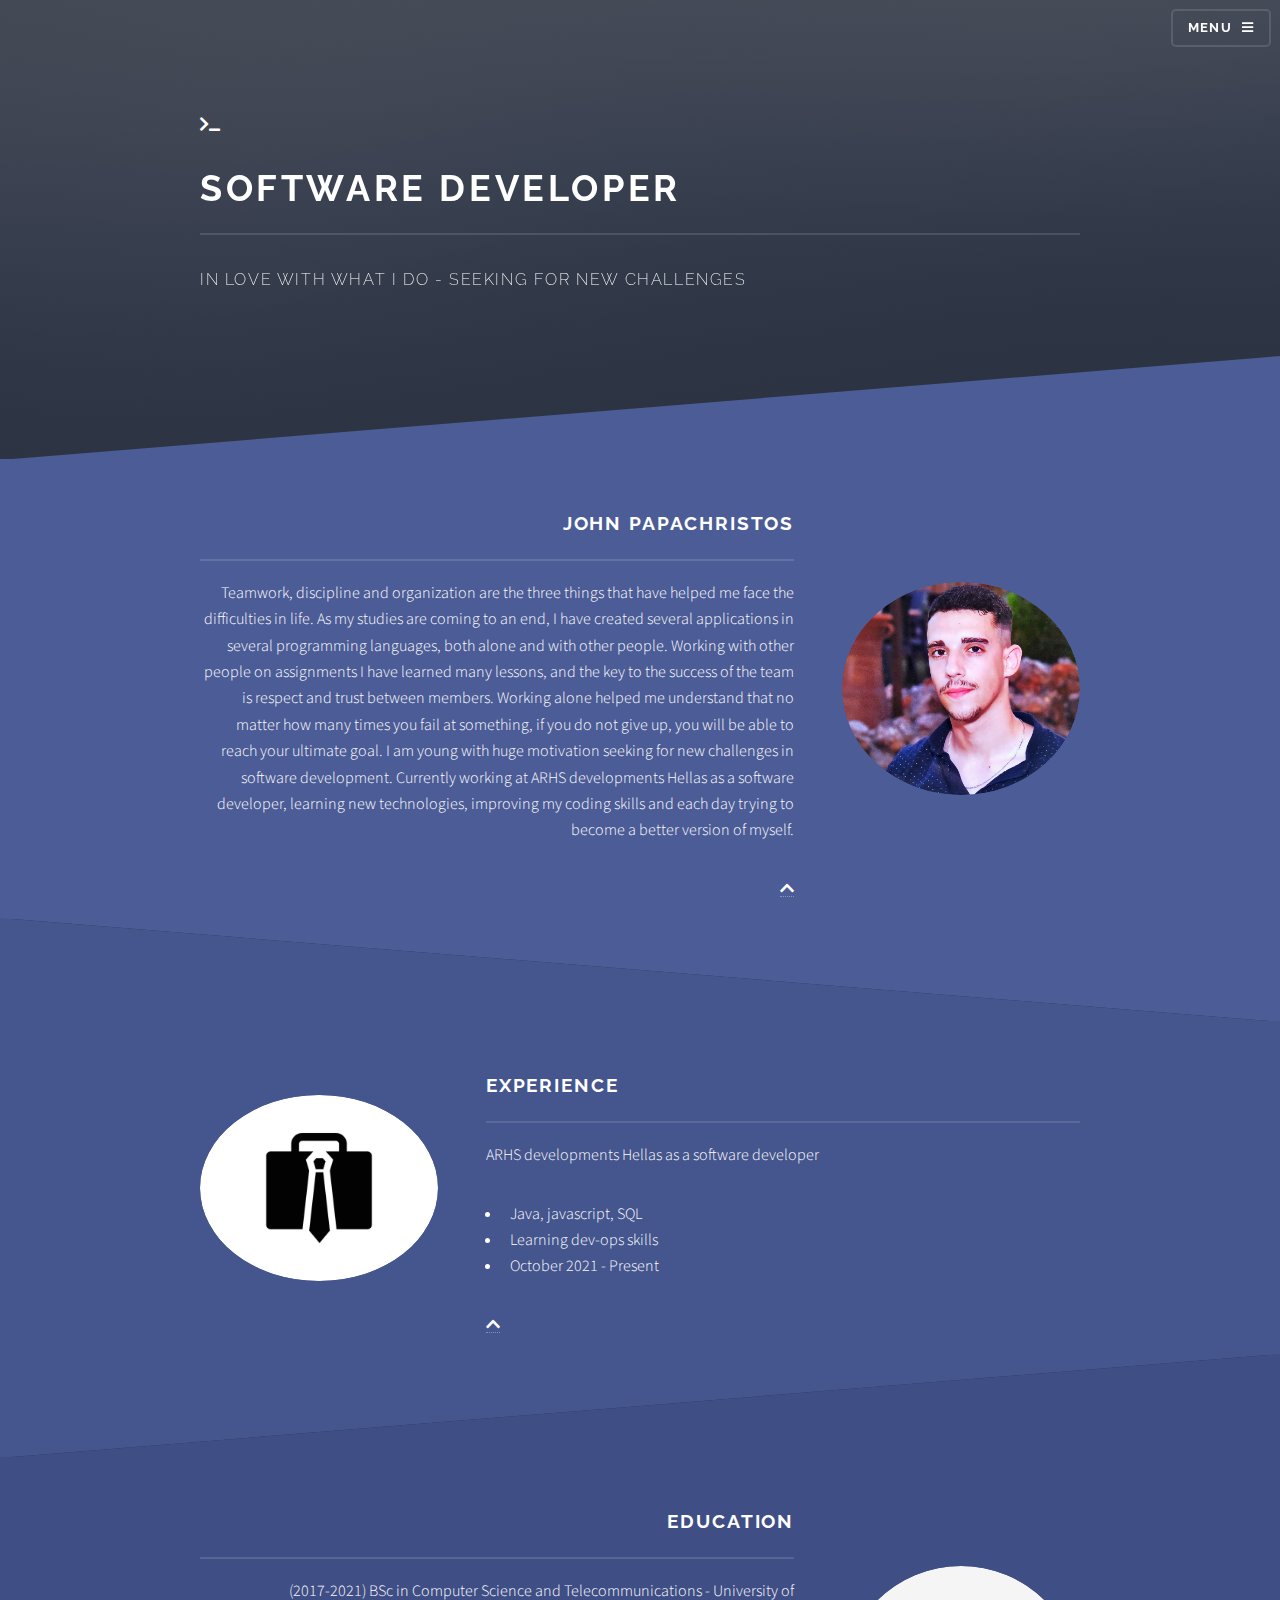
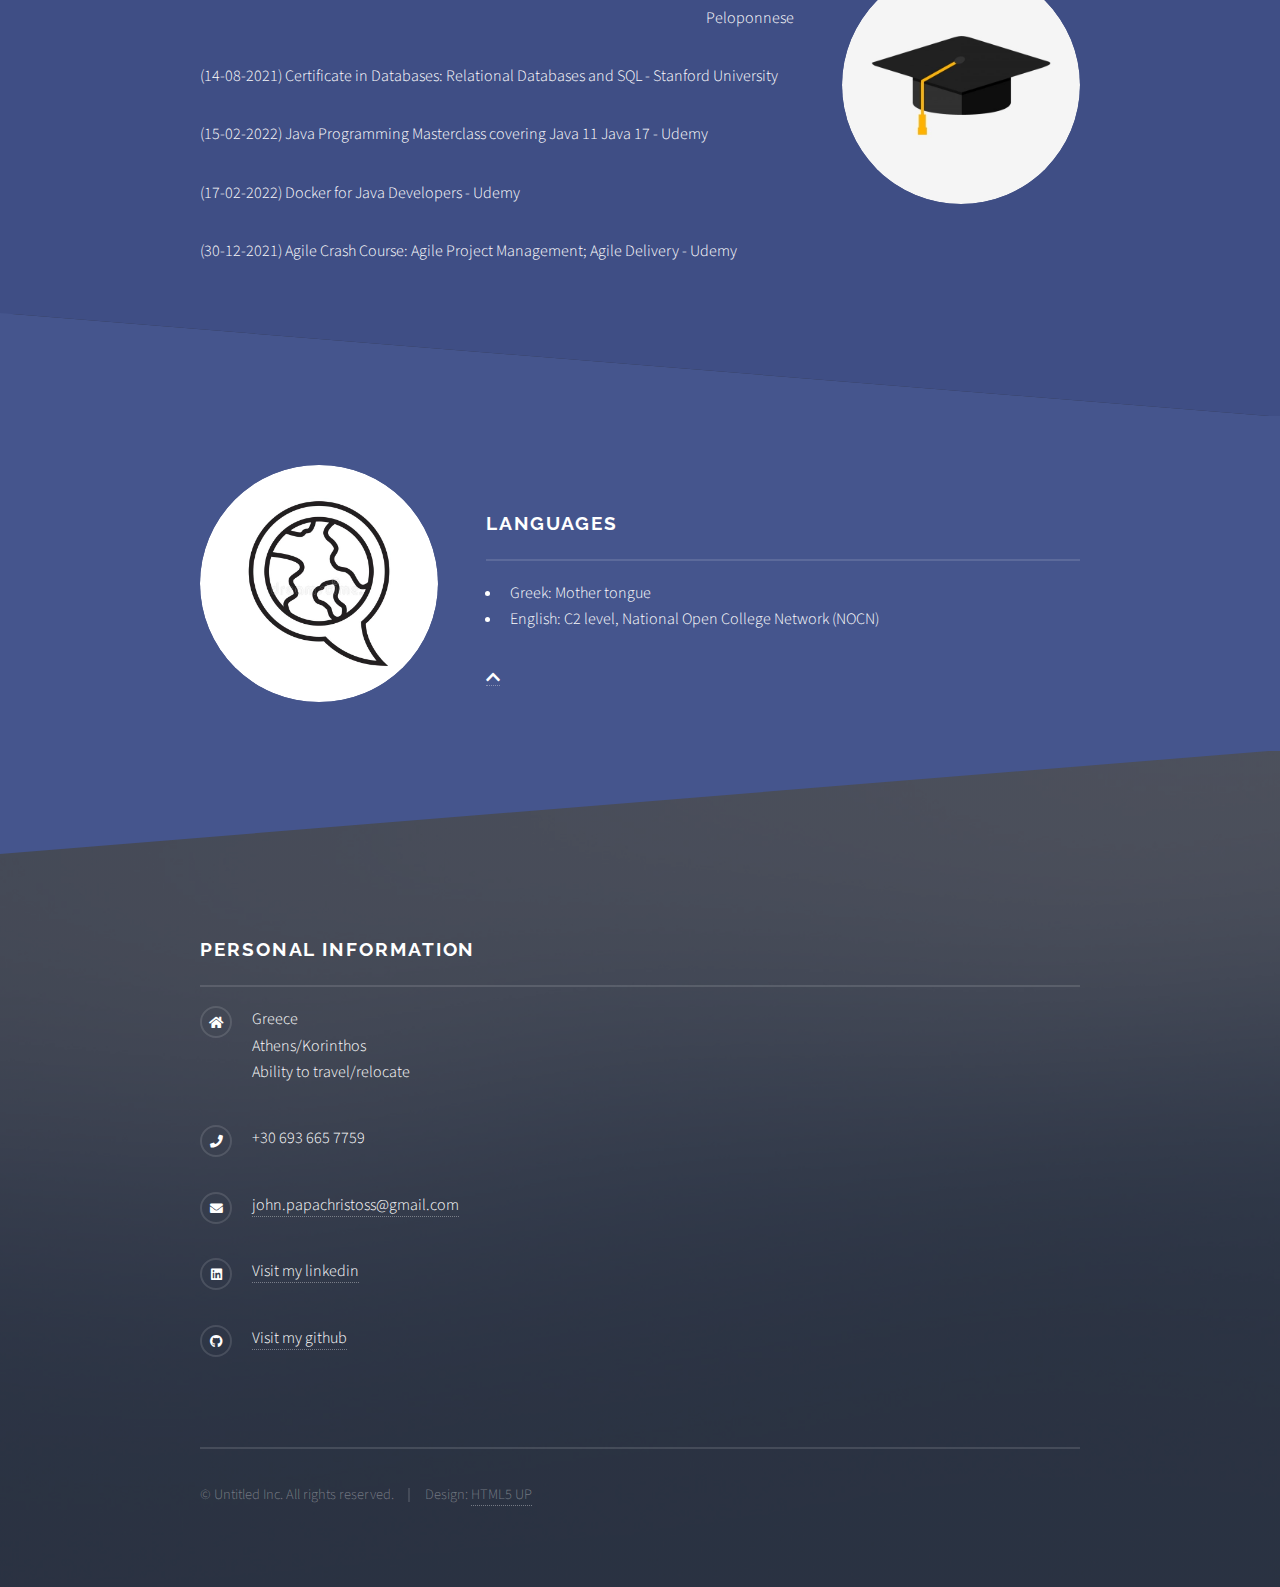
==== index.html @ 93557fea "Add files via upload" ====
<!DOCTYPE HTML>
<!--
	Software developer John Papachristos portfolio
-->
<html>
	<head>
		<link rel="shortcut icon" href="images/Header.png" type="image/png"/>
		<title>John Papachristos</title>
		<meta charset="utf-8" />
		<meta name="viewport" content="width=device-width, initial-scale=1, user-scalable=no" />
		<link rel="stylesheet" href="assets/css/main.css" />
		<noscript><link rel="stylesheet" href="assets/css/noscript.css" /></noscript>
	</head>
	<body class="is-preload">

		<!-- Page Wrapper -->
			<div id="page-wrapper">

				<!-- Header -->
					<header id="header" class="alt">
						<h1><a href="index.html">Personal portfolio</a></h1>
						<nav>
							<a href="#menu">Menu</a>
						</nav>
					</header>

				<!-- Menu -->
					<nav id="menu">
						<div class="inner">
							<h2>Menu</h2>
							<ul class="links">
								<li><a href="index.html">Home</a></li>
								<li><a href="#one">About me</a></li>
								<li><a href="#two">Work Experience</a></li>
								<li><a href="#three">Education</a></li>
								<li><a href="#four">Languages</a></li>
								<li><a href="#footer">Personal Information</a></li>
							</ul>
							<a href="#" class="close">Close</a>
						</div>
					</nav>

				<!-- Banner -->
					<section id="banner">
						<div class="inner">
							<div class="logo"><span class="fa fa-terminal"></span></div>
							<h2>SOFTWARE DEVELOPER</h2>
							<p>IN LOVE WITH WHAT I DO - SEEKING FOR NEW CHALLENGES</p>
						</div>
					</section>

				<!-- Wrapper -->
					<section id="wrapper">

						<!-- One -->
							<section id="one" class="wrapper spotlight style1">
								<div class="inner">
									<a href="#" class="image"><img src="images/pic01.jpg" alt="" /></a>
									<div class="content">
										<h2 class="major">John Papachristos</h2>
										<p>Teamwork, discipline and organization are the three things that have helped me face the difficulties in life. As my studies are coming to an end, I have created several applications in several programming languages, both alone and with other people. Working with other people on assignments I have learned many lessons, and the key to the success of the team is respect and trust between members. Working alone helped me understand that no matter how many times you fail at something, if you do not give up, you will be able to reach your ultimate goal. I am young with huge motivation seeking for new challenges in software development. Currently working at ARHS developments Hellas as a software developer, learning new technologies, improving my coding skills and each day trying to become a better version of myself.</p>
										<a href="#" class="fas fa-chevron-up"></a>
									</div>
								</div>
							</section>

						<!-- Two -->
							<section id="two" class="wrapper alt spotlight style2">
								<div class="inner">
									<a href="#" class="image"><img src="images/pic02.jpg" alt="" /></a>
									<div class="content">
										<h2 class="major">Experience</h2>
										<p>ARHS developments Hellas as a software developer</p>
										<ul>
											<li>Java, javascript, SQL</li>
											<li>Learning dev-ops skills</li>
											<li>October 2021 - Present</li>
										</ul>
										<a href="#" class="fas fa-chevron-up"></a>
									</div>
								</div>
							</section>

						<!-- Three -->
							<section id="three" class="wrapper spotlight style3">
								<div class="inner">
									<a href="#" class="image"><img src="images/pic03.jpg" alt="" /></a>
									<div class="content">
										<h2 class="major">Education</h2>
										<p style="float:left">(2017-2021) BSc in Computer Science and Telecommunications - University of Peloponnese</p>
										<p style="float:left">(14-08-2021) Certificate in Databases: Relational Databases and SQL - Stanford University</p>
										<p style="float:left">(15-02-2022) Java Programming Masterclass covering Java 11 Java 17 - Udemy</p>
										<p style="float:left">(17-02-2022) Docker for Java Developers - Udemy</p>
										<p style="float:left">(30-12-2021) Agile Crash Course: Agile Project Management; Agile Delivery - Udemy</p>
									</div>
								</div>
							</section>

						<!-- Four -->
						<section id="four" class="wrapper alt spotlight style2">
							<div class="inner">
								<a href="#" class="image"><img src="images/pic04.jpg" alt="" /></a>
								<div class="content">
									<h2 class="major">Languages</h2>
									<ul>
										<li>Greek: Mother tongue</li>
										<li>English: C2 level, National Open College Network (NOCN)</li>
									</ul>
									<a href="#" class="fas fa-chevron-up"></a>
								</div>
							</div>
						</section>

					</section>

				<!-- Footer -->
					<section id="footer">
						<div class="inner">
							<h2 class="major">Personal information</h2>
							<ul class="contact">
								<li class="icon solid fa-home">
									Greece<br />
									Athens/Korinthos<br />
									Ability to travel/relocate
								</li>
								<li class="icon solid fa-phone">+30 693 665 7759</li>
								<li class="icon solid fa-envelope"><a href="#">john.papachristoss@gmail.com</a></li>
								<li class="icon brands fa-linkedin"><a href="https://gr.linkedin.com/in/john-papachristos-a7b620218">Visit my linkedin</a></li>
								<li class="icon brands fa-github"><a href="https://github.com/JohnPapachristos">Visit my github</a></li>
							</ul>
							<ul class="copyright">
								<li>&copy; Untitled Inc. All rights reserved.</li><li>Design: <a href="http://html5up.net">HTML5 UP</a></li>
							</ul>
						</div>
					</section>

			</div>

		<!-- Scripts -->
			<script src="assets/js/jquery.min.js"></script>
			<script src="assets/js/jquery.scrollex.min.js"></script>
			<script src="assets/js/browser.min.js"></script>
			<script src="assets/js/breakpoints.min.js"></script>
			<script src="assets/js/util.js"></script>
			<script src="assets/js/main.js"></script>

	</body>
</html>
---- assets/css/main.css ----
@import url(fontawesome-all.min.css);
@import url("https://fonts.googleapis.com/css?family=Raleway:200,700|Source+Sans+Pro:300,600,300italic,600italic");

/*
	Solid State by HTML5 UP
	html5up.net | @ajlkn
	Free for personal and commercial use under the CCA 3.0 license (html5up.net/license)
*/

html, body, div, span, applet, object,
iframe, h1, h2, h3, h4, h5, h6, p, blockquote,
pre, a, abbr, acronym, address, big, cite,
code, del, dfn, em, img, ins, kbd, q, s, samp,
small, strike, strong, sub, sup, tt, var, b,
u, i, center, dl, dt, dd, ol, ul, li, fieldset,
form, label, legend, table, caption, tbody,
tfoot, thead, tr, th, td, article, aside,
canvas, details, embed, figure, figcaption,
footer, header, hgroup, menu, nav, output, ruby,
section, summary, time, mark, audio, video {
	margin: 0;
	padding: 0;
	border: 0;
	font-size: 100%;
	font: inherit;
	vertical-align: baseline;}

article, aside, details, figcaption, figure,
footer, header, hgroup, menu, nav, section {
	display: block;}

body {
	line-height: 1;
}

ol, ul {
	list-style: none;
}

blockquote, q {
	quotes: none;
}

	blockquote:before, blockquote:after, q:before, q:after {
		content: '';
		content: none;
	}

table {
	border-collapse: collapse;
	border-spacing: 0;
}

body {
	-webkit-text-size-adjust: none;
}

mark {
	background-color: transparent;
	color: inherit;
}

input::-moz-focus-inner {
	border: 0;
	padding: 0;
}

input, select, textarea {
	-moz-appearance: none;
	-webkit-appearance: none;
	-ms-appearance: none;
	appearance: none;
}

/* Basic */

	@-ms-viewport {
		width: device-width;
	}

	body {
		-ms-overflow-style: scrollbar;
	}

	@media screen and (max-width: 480px) {

		html, body {
			min-width: 320px;
		}

	}

	html {
		box-sizing: border-box;
	}

	*, *:before, *:after {
		box-sizing: inherit;
	}

	body {
		background-color: #2e3141;
		background-image: linear-gradient(to top, rgba(46, 49, 65, 0.8), rgba(46, 49, 65, 0.8)), url("../../images/bg.jpg");
		background-size: auto, cover;
		background-attachment: fixed, fixed;
		background-position: center, center;
	}

		body.is-preload *, body.is-preload *:before, body.is-preload *:after {
			-moz-animation: none !important;
			-webkit-animation: none !important;
			-ms-animation: none !important;
			animation: none !important;
			-moz-transition: none !important;
			-webkit-transition: none !important;
			-ms-transition: none !important;
			transition: none !important;
		}

/* Type */

	body, input, select, textarea {
		color: #ffffff;
		font-family: "Source Sans Pro", Helvetica, sans-serif;
		font-size: 16.5pt;
		font-weight: 300;
		line-height: 1.65;
	}

		@media screen and (max-width: 1680px) {

			body, input, select, textarea {
				font-size: 13pt;
			}

		}

		@media screen and (max-width: 1280px) {

			body, input, select, textarea {
				font-size: 12pt;
			}

		}

		@media screen and (max-width: 980px) {

			body, input, select, textarea {
				font-size: 12pt;
			}

		}

		@media screen and (max-width: 736px) {

			body, input, select, textarea {
				font-size: 12pt;
			}

		}

		@media screen and (max-width: 480px) {

			body, input, select, textarea {
				font-size: 12pt;
			}

		}

	a {
		-moz-transition: color 0.2s ease-in-out, border-bottom-color 0.2s ease-in-out;
		-webkit-transition: color 0.2s ease-in-out, border-bottom-color 0.2s ease-in-out;
		-ms-transition: color 0.2s ease-in-out, border-bottom-color 0.2s ease-in-out;
		transition: color 0.2s ease-in-out, border-bottom-color 0.2s ease-in-out;
		border-bottom: dotted 1px rgba(255, 255, 255, 0.35);
		color: #ffffff;
		text-decoration: none;
	}

		a:hover {
			border-bottom-color: transparent;
			color: #ffffff !important;
		}

		a.special:not(.button) {
			text-decoration: none;
			border-bottom: 0;
			display: block;
			font-family: Raleway, Helvetica, sans-serif;
			font-size: 0.8em;
			font-weight: 700;
			letter-spacing: 0.1em;
			margin: 0 0 2em 0;
			text-transform: uppercase;
		}

			a.special:not(.button):before {
				-moz-osx-font-smoothing: grayscale;
				-webkit-font-smoothing: antialiased;
				display: inline-block;
				font-style: normal;
				font-variant: normal;
				text-rendering: auto;
				line-height: 1;
				text-transform: none !important;
				font-family: 'Font Awesome 5 Free';
				font-weight: 900;
			}

			a.special:not(.button):before {
				-moz-transition: background-color 0.2s ease-in-out;
				-webkit-transition: background-color 0.2s ease-in-out;
				-ms-transition: background-color 0.2s ease-in-out;
				transition: background-color 0.2s ease-in-out;
				border-radius: 100%;
				border: solid 2px rgba(255, 255, 255, 0.125);
				content: '\f105';
				display: inline-block;
				font-size: 1.25em;
				height: 2em;
				line-height: 1.75em;
				margin-right: 0.85em;
				text-align: center;
				text-indent: 0.15em;
				vertical-align: middle;
				width: 2em;
			}

			a.special:not(.button):hover:before {
				background-color: rgba(255, 255, 255, 0.025);
			}

			a.special:not(.button):active:before {
				background-color: rgba(255, 255, 255, 0.075);
			}

	strong, b {
		color: #ffffff;
		font-weight: 600;
	}

	em, i {
		font-style: italic;
	}

	p {
		margin: 0 0 2em 0;
	}

	h1, h2, h3, h4, h5, h6 {
		color: #ffffff;
		font-family: Raleway, Helvetica, sans-serif;
		font-weight: 700;
		letter-spacing: 0.1em;
		margin: 0 0 1em 0;
		text-transform: uppercase;
	}

		h1 a, h2 a, h3 a, h4 a, h5 a, h6 a {
			color: inherit;
			text-decoration: none;
			border-bottom: 0;
		}

		h1 span, h2 span, h3 span, h4 span, h5 span, h6 span {
			font-weight: 200;
		}

		h1.major, h2.major, h3.major, h4.major, h5.major, h6.major {
			padding-bottom: 1em;
			border-bottom: solid 2px rgba(255, 255, 255, 0.125);
		}

	h2 {
		font-size: 1.2em;
	}

	h3 {
		font-size: 0.9em;
	}

	h4 {
		font-size: 0.7em;
	}

	h5 {
		font-size: 0.7em;
	}

	h6 {
		font-size: 0.7em;
	}

	@media screen and (max-width: 736px) {

		h2 {
			font-size: 1em;
		}

		h3 {
			font-size: 0.8em;
		}

	}

	sub {
		font-size: 0.8em;
		position: relative;
		top: 0.5em;
	}

	sup {
		font-size: 0.8em;
		position: relative;
		top: -0.5em;
	}

	blockquote {
		border-left: solid 4px rgba(255, 255, 255, 0.125);
		font-style: italic;
		margin: 0 0 2em 0;
		padding: 0.5em 0 0.5em 2em;
	}

	code {
		background: rgba(255, 255, 255, 0.025);
		border-radius: 5px;
		border: solid 2px rgba(255, 255, 255, 0.125);
		font-family: "Courier New", monospace;
		font-size: 0.9em;
		margin: 0 0.25em;
		padding: 0.25em 0.65em;
	}

	pre {
		-webkit-overflow-scrolling: touch;
		font-family: "Courier New", monospace;
		font-size: 0.9em;
		margin: 0 0 2em 0;
	}

		pre code {
			display: block;
			line-height: 1.75em;
			padding: 1em 1.5em;
			overflow-x: auto;
		}

	hr {
		border: 0;
		border-bottom: solid 2px rgba(255, 255, 255, 0.125);
		margin: 2.5em 0;
	}

		hr.major {
			margin: 4em 0;
		}

	.align-left {
		text-align: left;
	}

	.align-center {
		text-align: center;
	}

	.align-right {
		text-align: right;
	}

/* Row */

	.row {
		display: flex;
		flex-wrap: wrap;
		box-sizing: border-box;
		align-items: stretch;
	}

		.row > * {
			box-sizing: border-box;
		}

		.row.gtr-uniform > * > :last-child {
			margin-bottom: 0;
		}

		.row.aln-left {
			justify-content: flex-start;
		}

		.row.aln-center {
			justify-content: center;
		}

		.row.aln-right {
			justify-content: flex-end;
		}

		.row.aln-top {
			align-items: flex-start;
		}

		.row.aln-middle {
			align-items: center;
		}

		.row.aln-bottom {
			align-items: flex-end;
		}

		.row > .imp {
			order: -1;
		}

		.row > .col-1 {
			width: 8.33333%;
		}

		.row > .off-1 {
			margin-left: 8.33333%;
		}

		.row > .col-2 {
			width: 16.66667%;
		}

		.row > .off-2 {
			margin-left: 16.66667%;
		}

		.row > .col-3 {
			width: 25%;
		}

		.row > .off-3 {
			margin-left: 25%;
		}

		.row > .col-4 {
			width: 33.33333%;
		}

		.row > .off-4 {
			margin-left: 33.33333%;
		}

		.row > .col-5 {
			width: 41.66667%;
		}

		.row > .off-5 {
			margin-left: 41.66667%;
		}

		.row > .col-6 {
			width: 50%;
		}

		.row > .off-6 {
			margin-left: 50%;
		}

		.row > .col-7 {
			width: 58.33333%;
		}

		.row > .off-7 {
			margin-left: 58.33333%;
		}

		.row > .col-8 {
			width: 66.66667%;
		}

		.row > .off-8 {
			margin-left: 66.66667%;
		}

		.row > .col-9 {
			width: 75%;
		}

		.row > .off-9 {
			margin-left: 75%;
		}

		.row > .col-10 {
			width: 83.33333%;
		}

		.row > .off-10 {
			margin-left: 83.33333%;
		}

		.row > .col-11 {
			width: 91.66667%;
		}

		.row > .off-11 {
			margin-left: 91.66667%;
		}

		.row > .col-12 {
			width: 100%;
		}

		.row > .off-12 {
			margin-left: 100%;
		}

		.row.gtr-0 {
			margin-top: 0;
			margin-left: 0em;
		}

			.row.gtr-0 > * {
				padding: 0 0 0 0em;
			}

			.row.gtr-0.gtr-uniform {
				margin-top: 0em;
			}

				.row.gtr-0.gtr-uniform > * {
					padding-top: 0em;
				}

		.row.gtr-25 {
			margin-top: 0;
			margin-left: -0.4375em;
		}

			.row.gtr-25 > * {
				padding: 0 0 0 0.4375em;
			}

			.row.gtr-25.gtr-uniform {
				margin-top: -0.4375em;
			}

				.row.gtr-25.gtr-uniform > * {
					padding-top: 0.4375em;
				}

		.row.gtr-50 {
			margin-top: 0;
			margin-left: -0.875em;
		}

			.row.gtr-50 > * {
				padding: 0 0 0 0.875em;
			}

			.row.gtr-50.gtr-uniform {
				margin-top: -0.875em;
			}

				.row.gtr-50.gtr-uniform > * {
					padding-top: 0.875em;
				}

		.row {
			margin-top: 0;
			margin-left: -1.75em;
		}

			.row > * {
				padding: 0 0 0 1.75em;
			}

			.row.gtr-uniform {
				margin-top: -1.75em;
			}

				.row.gtr-uniform > * {
					padding-top: 1.75em;
				}

		.row.gtr-150 {
			margin-top: 0;
			margin-left: -2.625em;
		}

			.row.gtr-150 > * {
				padding: 0 0 0 2.625em;
			}

			.row.gtr-150.gtr-uniform {
				margin-top: -2.625em;
			}

				.row.gtr-150.gtr-uniform > * {
					padding-top: 2.625em;
				}

		.row.gtr-200 {
			margin-top: 0;
			margin-left: -3.5em;
		}

			.row.gtr-200 > * {
				padding: 0 0 0 3.5em;
			}

			.row.gtr-200.gtr-uniform {
				margin-top: -3.5em;
			}

				.row.gtr-200.gtr-uniform > * {
					padding-top: 3.5em;
				}

		@media screen and (max-width: 1680px) {

			.row {
				display: flex;
				flex-wrap: wrap;
				box-sizing: border-box;
				align-items: stretch;
			}

				.row > * {
					box-sizing: border-box;
				}

				.row.gtr-uniform > * > :last-child {
					margin-bottom: 0;
				}

				.row.aln-left {
					justify-content: flex-start;
				}

				.row.aln-center {
					justify-content: center;
				}

				.row.aln-right {
					justify-content: flex-end;
				}

				.row.aln-top {
					align-items: flex-start;
				}

				.row.aln-middle {
					align-items: center;
				}

				.row.aln-bottom {
					align-items: flex-end;
				}

				.row > .imp-xlarge {
					order: -1;
				}

				.row > .col-1-xlarge {
					width: 8.33333%;
				}

				.row > .off-1-xlarge {
					margin-left: 8.33333%;
				}

				.row > .col-2-xlarge {
					width: 16.66667%;
				}

				.row > .off-2-xlarge {
					margin-left: 16.66667%;
				}

				.row > .col-3-xlarge {
					width: 25%;
				}

				.row > .off-3-xlarge {
					margin-left: 25%;
				}

				.row > .col-4-xlarge {
					width: 33.33333%;
				}

				.row > .off-4-xlarge {
					margin-left: 33.33333%;
				}

				.row > .col-5-xlarge {
					width: 41.66667%;
				}

				.row > .off-5-xlarge {
					margin-left: 41.66667%;
				}

				.row > .col-6-xlarge {
					width: 50%;
				}

				.row > .off-6-xlarge {
					margin-left: 50%;
				}

				.row > .col-7-xlarge {
					width: 58.33333%;
				}

				.row > .off-7-xlarge {
					margin-left: 58.33333%;
				}

				.row > .col-8-xlarge {
					width: 66.66667%;
				}

				.row > .off-8-xlarge {
					margin-left: 66.66667%;
				}

				.row > .col-9-xlarge {
					width: 75%;
				}

				.row > .off-9-xlarge {
					margin-left: 75%;
				}

				.row > .col-10-xlarge {
					width: 83.33333%;
				}

				.row > .off-10-xlarge {
					margin-left: 83.33333%;
				}

				.row > .col-11-xlarge {
					width: 91.66667%;
				}

				.row > .off-11-xlarge {
					margin-left: 91.66667%;
				}

				.row > .col-12-xlarge {
					width: 100%;
				}

				.row > .off-12-xlarge {
					margin-left: 100%;
				}

				.row.gtr-0 {
					margin-top: 0;
					margin-left: 0em;
				}

					.row.gtr-0 > * {
						padding: 0 0 0 0em;
					}

					.row.gtr-0.gtr-uniform {
						margin-top: 0em;
					}

						.row.gtr-0.gtr-uniform > * {
							padding-top: 0em;
						}

				.row.gtr-25 {
					margin-top: 0;
					margin-left: -0.4375em;
				}

					.row.gtr-25 > * {
						padding: 0 0 0 0.4375em;
					}

					.row.gtr-25.gtr-uniform {
						margin-top: -0.4375em;
					}

						.row.gtr-25.gtr-uniform > * {
							padding-top: 0.4375em;
						}

				.row.gtr-50 {
					margin-top: 0;
					margin-left: -0.875em;
				}

					.row.gtr-50 > * {
						padding: 0 0 0 0.875em;
					}

					.row.gtr-50.gtr-uniform {
						margin-top: -0.875em;
					}

						.row.gtr-50.gtr-uniform > * {
							padding-top: 0.875em;
						}

				.row {
					margin-top: 0;
					margin-left: -1.75em;
				}

					.row > * {
						padding: 0 0 0 1.75em;
					}

					.row.gtr-uniform {
						margin-top: -1.75em;
					}

						.row.gtr-uniform > * {
							padding-top: 1.75em;
						}

				.row.gtr-150 {
					margin-top: 0;
					margin-left: -2.625em;
				}

					.row.gtr-150 > * {
						padding: 0 0 0 2.625em;
					}

					.row.gtr-150.gtr-uniform {
						margin-top: -2.625em;
					}

						.row.gtr-150.gtr-uniform > * {
							padding-top: 2.625em;
						}

				.row.gtr-200 {
					margin-top: 0;
					margin-left: -3.5em;
				}

					.row.gtr-200 > * {
						padding: 0 0 0 3.5em;
					}

					.row.gtr-200.gtr-uniform {
						margin-top: -3.5em;
					}

						.row.gtr-200.gtr-uniform > * {
							padding-top: 3.5em;
						}

		}

		@media screen and (max-width: 1280px) {

			.row {
				display: flex;
				flex-wrap: wrap;
				box-sizing: border-box;
				align-items: stretch;
			}

				.row > * {
					box-sizing: border-box;
				}

				.row.gtr-uniform > * > :last-child {
					margin-bottom: 0;
				}

				.row.aln-left {
					justify-content: flex-start;
				}

				.row.aln-center {
					justify-content: center;
				}

				.row.aln-right {
					justify-content: flex-end;
				}

				.row.aln-top {
					align-items: flex-start;
				}

				.row.aln-middle {
					align-items: center;
				}

				.row.aln-bottom {
					align-items: flex-end;
				}

				.row > .imp-large {
					order: -1;
				}

				.row > .col-1-large {
					width: 8.33333%;
				}

				.row > .off-1-large {
					margin-left: 8.33333%;
				}

				.row > .col-2-large {
					width: 16.66667%;
				}

				.row > .off-2-large {
					margin-left: 16.66667%;
				}

				.row > .col-3-large {
					width: 25%;
				}

				.row > .off-3-large {
					margin-left: 25%;
				}

				.row > .col-4-large {
					width: 33.33333%;
				}

				.row > .off-4-large {
					margin-left: 33.33333%;
				}

				.row > .col-5-large {
					width: 41.66667%;
				}

				.row > .off-5-large {
					margin-left: 41.66667%;
				}

				.row > .col-6-large {
					width: 50%;
				}

				.row > .off-6-large {
					margin-left: 50%;
				}

				.row > .col-7-large {
					width: 58.33333%;
				}

				.row > .off-7-large {
					margin-left: 58.33333%;
				}

				.row > .col-8-large {
					width: 66.66667%;
				}

				.row > .off-8-large {
					margin-left: 66.66667%;
				}

				.row > .col-9-large {
					width: 75%;
				}

				.row > .off-9-large {
					margin-left: 75%;
				}

				.row > .col-10-large {
					width: 83.33333%;
				}

				.row > .off-10-large {
					margin-left: 83.33333%;
				}

				.row > .col-11-large {
					width: 91.66667%;
				}

				.row > .off-11-large {
					margin-left: 91.66667%;
				}

				.row > .col-12-large {
					width: 100%;
				}

				.row > .off-12-large {
					margin-left: 100%;
				}

				.row.gtr-0 {
					margin-top: 0;
					margin-left: 0em;
				}

					.row.gtr-0 > * {
						padding: 0 0 0 0em;
					}

					.row.gtr-0.gtr-uniform {
						margin-top: 0em;
					}

						.row.gtr-0.gtr-uniform > * {
							padding-top: 0em;
						}

				.row.gtr-25 {
					margin-top: 0;
					margin-left: -0.4375em;
				}

					.row.gtr-25 > * {
						padding: 0 0 0 0.4375em;
					}

					.row.gtr-25.gtr-uniform {
						margin-top: -0.4375em;
					}

						.row.gtr-25.gtr-uniform > * {
							padding-top: 0.4375em;
						}

				.row.gtr-50 {
					margin-top: 0;
					margin-left: -0.875em;
				}

					.row.gtr-50 > * {
						padding: 0 0 0 0.875em;
					}

					.row.gtr-50.gtr-uniform {
						margin-top: -0.875em;
					}

						.row.gtr-50.gtr-uniform > * {
							padding-top: 0.875em;
						}

				.row {
					margin-top: 0;
					margin-left: -1.75em;
				}

					.row > * {
						padding: 0 0 0 1.75em;
					}

					.row.gtr-uniform {
						margin-top: -1.75em;
					}

						.row.gtr-uniform > * {
							padding-top: 1.75em;
						}

				.row.gtr-150 {
					margin-top: 0;
					margin-left: -2.625em;
				}

					.row.gtr-150 > * {
						padding: 0 0 0 2.625em;
					}

					.row.gtr-150.gtr-uniform {
						margin-top: -2.625em;
					}

						.row.gtr-150.gtr-uniform > * {
							padding-top: 2.625em;
						}

				.row.gtr-200 {
					margin-top: 0;
					margin-left: -3.5em;
				}

					.row.gtr-200 > * {
						padding: 0 0 0 3.5em;
					}

					.row.gtr-200.gtr-uniform {
						margin-top: -3.5em;
					}

						.row.gtr-200.gtr-uniform > * {
							padding-top: 3.5em;
						}

		}

		@media screen and (max-width: 980px) {

			.row {
				display: flex;
				flex-wrap: wrap;
				box-sizing: border-box;
				align-items: stretch;
			}

				.row > * {
					box-sizing: border-box;
				}

				.row.gtr-uniform > * > :last-child {
					margin-bottom: 0;
				}

				.row.aln-left {
					justify-content: flex-start;
				}

				.row.aln-center {
					justify-content: center;
				}

				.row.aln-right {
					justify-content: flex-end;
				}

				.row.aln-top {
					align-items: flex-start;
				}

				.row.aln-middle {
					align-items: center;
				}

				.row.aln-bottom {
					align-items: flex-end;
				}

				.row > .imp-medium {
					order: -1;
				}

				.row > .col-1-medium {
					width: 8.33333%;
				}

				.row > .off-1-medium {
					margin-left: 8.33333%;
				}

				.row > .col-2-medium {
					width: 16.66667%;
				}

				.row > .off-2-medium {
					margin-left: 16.66667%;
				}

				.row > .col-3-medium {
					width: 25%;
				}

				.row > .off-3-medium {
					margin-left: 25%;
				}

				.row > .col-4-medium {
					width: 33.33333%;
				}

				.row > .off-4-medium {
					margin-left: 33.33333%;
				}

				.row > .col-5-medium {
					width: 41.66667%;
				}

				.row > .off-5-medium {
					margin-left: 41.66667%;
				}

				.row > .col-6-medium {
					width: 50%;
				}

				.row > .off-6-medium {
					margin-left: 50%;
				}

				.row > .col-7-medium {
					width: 58.33333%;
				}

				.row > .off-7-medium {
					margin-left: 58.33333%;
				}

				.row > .col-8-medium {
					width: 66.66667%;
				}

				.row > .off-8-medium {
					margin-left: 66.66667%;
				}

				.row > .col-9-medium {
					width: 75%;
				}

				.row > .off-9-medium {
					margin-left: 75%;
				}

				.row > .col-10-medium {
					width: 83.33333%;
				}

				.row > .off-10-medium {
					margin-left: 83.33333%;
				}

				.row > .col-11-medium {
					width: 91.66667%;
				}

				.row > .off-11-medium {
					margin-left: 91.66667%;
				}

				.row > .col-12-medium {
					width: 100%;
				}

				.row > .off-12-medium {
					margin-left: 100%;
				}

				.row.gtr-0 {
					margin-top: 0;
					margin-left: 0em;
				}

					.row.gtr-0 > * {
						padding: 0 0 0 0em;
					}

					.row.gtr-0.gtr-uniform {
						margin-top: 0em;
					}

						.row.gtr-0.gtr-uniform > * {
							padding-top: 0em;
						}

				.row.gtr-25 {
					margin-top: 0;
					margin-left: -0.4375em;
				}

					.row.gtr-25 > * {
						padding: 0 0 0 0.4375em;
					}

					.row.gtr-25.gtr-uniform {
						margin-top: -0.4375em;
					}

						.row.gtr-25.gtr-uniform > * {
							padding-top: 0.4375em;
						}

				.row.gtr-50 {
					margin-top: 0;
					margin-left: -0.875em;
				}

					.row.gtr-50 > * {
						padding: 0 0 0 0.875em;
					}

					.row.gtr-50.gtr-uniform {
						margin-top: -0.875em;
					}

						.row.gtr-50.gtr-uniform > * {
							padding-top: 0.875em;
						}

				.row {
					margin-top: 0;
					margin-left: -1.75em;
				}

					.row > * {
						padding: 0 0 0 1.75em;
					}

					.row.gtr-uniform {
						margin-top: -1.75em;
					}

						.row.gtr-uniform > * {
							padding-top: 1.75em;
						}

				.row.gtr-150 {
					margin-top: 0;
					margin-left: -2.625em;
				}

					.row.gtr-150 > * {
						padding: 0 0 0 2.625em;
					}

					.row.gtr-150.gtr-uniform {
						margin-top: -2.625em;
					}

						.row.gtr-150.gtr-uniform > * {
							padding-top: 2.625em;
						}

				.row.gtr-200 {
					margin-top: 0;
					margin-left: -3.5em;
				}

					.row.gtr-200 > * {
						padding: 0 0 0 3.5em;
					}

					.row.gtr-200.gtr-uniform {
						margin-top: -3.5em;
					}

						.row.gtr-200.gtr-uniform > * {
							padding-top: 3.5em;
						}

		}

		@media screen and (max-width: 736px) {

			.row {
				display: flex;
				flex-wrap: wrap;
				box-sizing: border-box;
				align-items: stretch;
			}

				.row > * {
					box-sizing: border-box;
				}

				.row.gtr-uniform > * > :last-child {
					margin-bottom: 0;
				}

				.row.aln-left {
					justify-content: flex-start;
				}

				.row.aln-center {
					justify-content: center;
				}

				.row.aln-right {
					justify-content: flex-end;
				}

				.row.aln-top {
					align-items: flex-start;
				}

				.row.aln-middle {
					align-items: center;
				}

				.row.aln-bottom {
					align-items: flex-end;
				}

				.row > .imp-small {
					order: -1;
				}

				.row > .col-1-small {
					width: 8.33333%;
				}

				.row > .off-1-small {
					margin-left: 8.33333%;
				}

				.row > .col-2-small {
					width: 16.66667%;
				}

				.row > .off-2-small {
					margin-left: 16.66667%;
				}

				.row > .col-3-small {
					width: 25%;
				}

				.row > .off-3-small {
					margin-left: 25%;
				}

				.row > .col-4-small {
					width: 33.33333%;
				}

				.row > .off-4-small {
					margin-left: 33.33333%;
				}

				.row > .col-5-small {
					width: 41.66667%;
				}

				.row > .off-5-small {
					margin-left: 41.66667%;
				}

				.row > .col-6-small {
					width: 50%;
				}

				.row > .off-6-small {
					margin-left: 50%;
				}

				.row > .col-7-small {
					width: 58.33333%;
				}

				.row > .off-7-small {
					margin-left: 58.33333%;
				}

				.row > .col-8-small {
					width: 66.66667%;
				}

				.row > .off-8-small {
					margin-left: 66.66667%;
				}

				.row > .col-9-small {
					width: 75%;
				}

				.row > .off-9-small {
					margin-left: 75%;
				}

				.row > .col-10-small {
					width: 83.33333%;
				}

				.row > .off-10-small {
					margin-left: 83.33333%;
				}

				.row > .col-11-small {
					width: 91.66667%;
				}

				.row > .off-11-small {
					margin-left: 91.66667%;
				}

				.row > .col-12-small {
					width: 100%;
				}

				.row > .off-12-small {
					margin-left: 100%;
				}

				.row.gtr-0 {
					margin-top: 0;
					margin-left: 0em;
				}

					.row.gtr-0 > * {
						padding: 0 0 0 0em;
					}

					.row.gtr-0.gtr-uniform {
						margin-top: 0em;
					}

						.row.gtr-0.gtr-uniform > * {
							padding-top: 0em;
						}

				.row.gtr-25 {
					margin-top: 0;
					margin-left: -0.3125em;
				}

					.row.gtr-25 > * {
						padding: 0 0 0 0.3125em;
					}

					.row.gtr-25.gtr-uniform {
						margin-top: -0.3125em;
					}

						.row.gtr-25.gtr-uniform > * {
							padding-top: 0.3125em;
						}

				.row.gtr-50 {
					margin-top: 0;
					margin-left: -0.625em;
				}

					.row.gtr-50 > * {
						padding: 0 0 0 0.625em;
					}

					.row.gtr-50.gtr-uniform {
						margin-top: -0.625em;
					}

						.row.gtr-50.gtr-uniform > * {
							padding-top: 0.625em;
						}

				.row {
					margin-top: 0;
					margin-left: -1.25em;
				}

					.row > * {
						padding: 0 0 0 1.25em;
					}

					.row.gtr-uniform {
						margin-top: -1.25em;
					}

						.row.gtr-uniform > * {
							padding-top: 1.25em;
						}

				.row.gtr-150 {
					margin-top: 0;
					margin-left: -1.875em;
				}

					.row.gtr-150 > * {
						padding: 0 0 0 1.875em;
					}

					.row.gtr-150.gtr-uniform {
						margin-top: -1.875em;
					}

						.row.gtr-150.gtr-uniform > * {
							padding-top: 1.875em;
						}

				.row.gtr-200 {
					margin-top: 0;
					margin-left: -2.5em;
				}

					.row.gtr-200 > * {
						padding: 0 0 0 2.5em;
					}

					.row.gtr-200.gtr-uniform {
						margin-top: -2.5em;
					}

						.row.gtr-200.gtr-uniform > * {
							padding-top: 2.5em;
						}

		}

		@media screen and (max-width: 480px) {

			.row {
				display: flex;
				flex-wrap: wrap;
				box-sizing: border-box;
				align-items: stretch;
			}

				.row > * {
					box-sizing: border-box;
				}

				.row.gtr-uniform > * > :last-child {
					margin-bottom: 0;
				}

				.row.aln-left {
					justify-content: flex-start;
				}

				.row.aln-center {
					justify-content: center;
				}

				.row.aln-right {
					justify-content: flex-end;
				}

				.row.aln-top {
					align-items: flex-start;
				}

				.row.aln-middle {
					align-items: center;
				}

				.row.aln-bottom {
					align-items: flex-end;
				}

				.row > .imp-xsmall {
					order: -1;
				}

				.row > .col-1-xsmall {
					width: 8.33333%;
				}

				.row > .off-1-xsmall {
					margin-left: 8.33333%;
				}

				.row > .col-2-xsmall {
					width: 16.66667%;
				}

				.row > .off-2-xsmall {
					margin-left: 16.66667%;
				}

				.row > .col-3-xsmall {
					width: 25%;
				}

				.row > .off-3-xsmall {
					margin-left: 25%;
				}

				.row > .col-4-xsmall {
					width: 33.33333%;
				}

				.row > .off-4-xsmall {
					margin-left: 33.33333%;
				}

				.row > .col-5-xsmall {
					width: 41.66667%;
				}

				.row > .off-5-xsmall {
					margin-left: 41.66667%;
				}

				.row > .col-6-xsmall {
					width: 50%;
				}

				.row > .off-6-xsmall {
					margin-left: 50%;
				}

				.row > .col-7-xsmall {
					width: 58.33333%;
				}

				.row > .off-7-xsmall {
					margin-left: 58.33333%;
				}

				.row > .col-8-xsmall {
					width: 66.66667%;
				}

				.row > .off-8-xsmall {
					margin-left: 66.66667%;
				}

				.row > .col-9-xsmall {
					width: 75%;
				}

				.row > .off-9-xsmall {
					margin-left: 75%;
				}

				.row > .col-10-xsmall {
					width: 83.33333%;
				}

				.row > .off-10-xsmall {
					margin-left: 83.33333%;
				}

				.row > .col-11-xsmall {
					width: 91.66667%;
				}

				.row > .off-11-xsmall {
					margin-left: 91.66667%;
				}

				.row > .col-12-xsmall {
					width: 100%;
				}

				.row > .off-12-xsmall {
					margin-left: 100%;
				}

				.row.gtr-0 {
					margin-top: 0;
					margin-left: 0em;
				}

					.row.gtr-0 > * {
						padding: 0 0 0 0em;
					}

					.row.gtr-0.gtr-uniform {
						margin-top: 0em;
					}

						.row.gtr-0.gtr-uniform > * {
							padding-top: 0em;
						}

				.row.gtr-25 {
					margin-top: 0;
					margin-left: -0.3125em;
				}

					.row.gtr-25 > * {
						padding: 0 0 0 0.3125em;
					}

					.row.gtr-25.gtr-uniform {
						margin-top: -0.3125em;
					}

						.row.gtr-25.gtr-uniform > * {
							padding-top: 0.3125em;
						}

				.row.gtr-50 {
					margin-top: 0;
					margin-left: -0.625em;
				}

					.row.gtr-50 > * {
						padding: 0 0 0 0.625em;
					}

					.row.gtr-50.gtr-uniform {
						margin-top: -0.625em;
					}

						.row.gtr-50.gtr-uniform > * {
							padding-top: 0.625em;
						}

				.row {
					margin-top: 0;
					margin-left: -1.25em;
				}

					.row > * {
						padding: 0 0 0 1.25em;
					}

					.row.gtr-uniform {
						margin-top: -1.25em;
					}

						.row.gtr-uniform > * {
							padding-top: 1.25em;
						}

				.row.gtr-150 {
					margin-top: 0;
					margin-left: -1.875em;
				}

					.row.gtr-150 > * {
						padding: 0 0 0 1.875em;
					}

					.row.gtr-150.gtr-uniform {
						margin-top: -1.875em;
					}

						.row.gtr-150.gtr-uniform > * {
							padding-top: 1.875em;
						}

				.row.gtr-200 {
					margin-top: 0;
					margin-left: -2.5em;
				}

					.row.gtr-200 > * {
						padding: 0 0 0 2.5em;
					}

					.row.gtr-200.gtr-uniform {
						margin-top: -2.5em;
					}

						.row.gtr-200.gtr-uniform > * {
							padding-top: 2.5em;
						}

		}

		@media screen and (max-width: 360px) {

			.row {
				display: flex;
				flex-wrap: wrap;
				box-sizing: border-box;
				align-items: stretch;
			}

				.row > * {
					box-sizing: border-box;
				}

				.row.gtr-uniform > * > :last-child {
					margin-bottom: 0;
				}

				.row.aln-left {
					justify-content: flex-start;
				}

				.row.aln-center {
					justify-content: center;
				}

				.row.aln-right {
					justify-content: flex-end;
				}

				.row.aln-top {
					align-items: flex-start;
				}

				.row.aln-middle {
					align-items: center;
				}

				.row.aln-bottom {
					align-items: flex-end;
				}

				.row > .imp-xxsmall {
					order: -1;
				}

				.row > .col-1-xxsmall {
					width: 8.33333%;
				}

				.row > .off-1-xxsmall {
					margin-left: 8.33333%;
				}

				.row > .col-2-xxsmall {
					width: 16.66667%;
				}

				.row > .off-2-xxsmall {
					margin-left: 16.66667%;
				}

				.row > .col-3-xxsmall {
					width: 25%;
				}

				.row > .off-3-xxsmall {
					margin-left: 25%;
				}

				.row > .col-4-xxsmall {
					width: 33.33333%;
				}

				.row > .off-4-xxsmall {
					margin-left: 33.33333%;
				}

				.row > .col-5-xxsmall {
					width: 41.66667%;
				}

				.row > .off-5-xxsmall {
					margin-left: 41.66667%;
				}

				.row > .col-6-xxsmall {
					width: 50%;
				}

				.row > .off-6-xxsmall {
					margin-left: 50%;
				}

				.row > .col-7-xxsmall {
					width: 58.33333%;
				}

				.row > .off-7-xxsmall {
					margin-left: 58.33333%;
				}

				.row > .col-8-xxsmall {
					width: 66.66667%;
				}

				.row > .off-8-xxsmall {
					margin-left: 66.66667%;
				}

				.row > .col-9-xxsmall {
					width: 75%;
				}

				.row > .off-9-xxsmall {
					margin-left: 75%;
				}

				.row > .col-10-xxsmall {
					width: 83.33333%;
				}

				.row > .off-10-xxsmall {
					margin-left: 83.33333%;
				}

				.row > .col-11-xxsmall {
					width: 91.66667%;
				}

				.row > .off-11-xxsmall {
					margin-left: 91.66667%;
				}

				.row > .col-12-xxsmall {
					width: 100%;
				}

				.row > .off-12-xxsmall {
					margin-left: 100%;
				}

				.row.gtr-0 {
					margin-top: 0;
					margin-left: 0em;
				}

					.row.gtr-0 > * {
						padding: 0 0 0 0em;
					}

					.row.gtr-0.gtr-uniform {
						margin-top: 0em;
					}

						.row.gtr-0.gtr-uniform > * {
							padding-top: 0em;
						}

				.row.gtr-25 {
					margin-top: 0;
					margin-left: -0.3125em;
				}

					.row.gtr-25 > * {
						padding: 0 0 0 0.3125em;
					}

					.row.gtr-25.gtr-uniform {
						margin-top: -0.3125em;
					}

						.row.gtr-25.gtr-uniform > * {
							padding-top: 0.3125em;
						}

				.row.gtr-50 {
					margin-top: 0;
					margin-left: -0.625em;
				}

					.row.gtr-50 > * {
						padding: 0 0 0 0.625em;
					}

					.row.gtr-50.gtr-uniform {
						margin-top: -0.625em;
					}

						.row.gtr-50.gtr-uniform > * {
							padding-top: 0.625em;
						}

				.row {
					margin-top: 0;
					margin-left: -1.25em;
				}

					.row > * {
						padding: 0 0 0 1.25em;
					}

					.row.gtr-uniform {
						margin-top: -1.25em;
					}

						.row.gtr-uniform > * {
							padding-top: 1.25em;
						}

				.row.gtr-150 {
					margin-top: 0;
					margin-left: -1.875em;
				}

					.row.gtr-150 > * {
						padding: 0 0 0 1.875em;
					}

					.row.gtr-150.gtr-uniform {
						margin-top: -1.875em;
					}

						.row.gtr-150.gtr-uniform > * {
							padding-top: 1.875em;
						}

				.row.gtr-200 {
					margin-top: 0;
					margin-left: -2.5em;
				}

					.row.gtr-200 > * {
						padding: 0 0 0 2.5em;
					}

					.row.gtr-200.gtr-uniform {
						margin-top: -2.5em;
					}

						.row.gtr-200.gtr-uniform > * {
							padding-top: 2.5em;
						}

		}

/* Section/Article */

	section.special, article.special {
		text-align: center;
	}

/* Form */

	form {
		margin: 0 0 2em 0;
	}

		form > :last-child {
			margin-bottom: 0;
		}

		form > .fields {
			display: -moz-flex;
			display: -webkit-flex;
			display: -ms-flex;
			display: flex;
			-moz-flex-wrap: wrap;
			-webkit-flex-wrap: wrap;
			-ms-flex-wrap: wrap;
			flex-wrap: wrap;
			width: calc(100% + 3em);
			margin: -1.5em 0 2em -1.5em;
		}

			form > .fields > .field {
				-moz-flex-grow: 0;
				-webkit-flex-grow: 0;
				-ms-flex-grow: 0;
				flex-grow: 0;
				-moz-flex-shrink: 0;
				-webkit-flex-shrink: 0;
				-ms-flex-shrink: 0;
				flex-shrink: 0;
				padding: 1.5em 0 0 1.5em;
				width: calc(100% - 1.5em);
			}

				form > .fields > .field.half {
					width: calc(50% - 0.75em);
				}

				form > .fields > .field.third {
					width: calc(100%/3 - 0.5em);
				}

				form > .fields > .field.quarter {
					width: calc(25% - 0.375em);
				}

		@media screen and (max-width: 480px) {

			form > .fields {
				width: calc(100% + 3em);
				margin: -1.5em 0 2em -1.5em;
			}

				form > .fields > .field {
					padding: 1.5em 0 0 1.5em;
					width: calc(100% - 1.5em);
				}

					form > .fields > .field.half {
						width: calc(100% - 1.5em);
					}

					form > .fields > .field.third {
						width: calc(100% - 1.5em);
					}

					form > .fields > .field.quarter {
						width: calc(100% - 1.5em);
					}

		}

	label {
		color: #ffffff;
		display: block;
		font-family: Raleway, Helvetica, sans-serif;
		font-size: 0.8em;
		font-weight: 700;
		letter-spacing: 0.1em;
		margin: 0 0 0.7em 0;
		text-transform: uppercase;
	}

	input[type="text"],
	input[type="password"],
	input[type="email"],
	input[type="tel"],
	select,
	textarea {
		-moz-appearance: none;
		-webkit-appearance: none;
		-ms-appearance: none;
		appearance: none;
		background: rgba(255, 255, 255, 0.025);
		border-radius: 5px;
		border: none;
		border: solid 2px rgba(255, 255, 255, 0.125);
		color: inherit;
		display: block;
		outline: 0;
		padding: 0 1em;
		text-decoration: none;
		width: 100%;
	}

		input[type="text"]:invalid,
		input[type="password"]:invalid,
		input[type="email"]:invalid,
		input[type="tel"]:invalid,
		select:invalid,
		textarea:invalid {
			box-shadow: none;
		}

		input[type="text"]:focus,
		input[type="password"]:focus,
		input[type="email"]:focus,
		input[type="tel"]:focus,
		select:focus,
		textarea:focus {
			border-color: #5b6ba6;
		}

	select {
		background-image: url("data:image/svg+xml;charset=utf8,%3Csvg xmlns='http://www.w3.org/2000/svg' width='40' height='40' preserveAspectRatio='none' viewBox='0 0 40 40'%3E%3Cpath d='M9.4,12.3l10.4,10.4l10.4-10.4c0.2-0.2,0.5-0.4,0.9-0.4c0.3,0,0.6,0.1,0.9,0.4l3.3,3.3c0.2,0.2,0.4,0.5,0.4,0.9 c0,0.4-0.1,0.6-0.4,0.9L20.7,31.9c-0.2,0.2-0.5,0.4-0.9,0.4c-0.3,0-0.6-0.1-0.9-0.4L4.3,17.3c-0.2-0.2-0.4-0.5-0.4-0.9 c0-0.4,0.1-0.6,0.4-0.9l3.3-3.3c0.2-0.2,0.5-0.4,0.9-0.4S9.1,12.1,9.4,12.3z' fill='rgba(255, 255, 255, 0.125)' /%3E%3C/svg%3E");
		background-size: 1.25rem;
		background-repeat: no-repeat;
		background-position: calc(100% - 1rem) center;
		height: 2.75em;
		padding-right: 2.75em;
		text-overflow: ellipsis;
	}

		select option {
			color: #ffffff;
			background: #2e3141;
		}

		select:focus::-ms-value {
			background-color: transparent;
		}

		select::-ms-expand {
			display: none;
		}

	input[type="text"],
	input[type="password"],
	input[type="email"],
	select {
		height: 2.75em;
	}

	textarea {
		padding: 0.75em 1em;
	}

	input[type="checkbox"],
	input[type="radio"] {
		-moz-appearance: none;
		-webkit-appearance: none;
		-ms-appearance: none;
		appearance: none;
		display: block;
		float: left;
		margin-right: -2em;
		opacity: 0;
		width: 1em;
		z-index: -1;
	}

		input[type="checkbox"] + label,
		input[type="radio"] + label {
			text-decoration: none;
			color: #ffffff;
			cursor: pointer;
			display: inline-block;
			font-size: 1em;
			font-family: "Source Sans Pro", Helvetica, sans-serif;
			text-transform: none;
			letter-spacing: 0;
			font-weight: 300;
			padding-left: 2.4em;
			padding-right: 0.75em;
			position: relative;
		}

			input[type="checkbox"] + label:before,
			input[type="radio"] + label:before {
				-moz-osx-font-smoothing: grayscale;
				-webkit-font-smoothing: antialiased;
				display: inline-block;
				font-style: normal;
				font-variant: normal;
				text-rendering: auto;
				line-height: 1;
				text-transform: none !important;
				font-family: 'Font Awesome 5 Free';
				font-weight: 900;
			}

			input[type="checkbox"] + label:before,
			input[type="radio"] + label:before {
				background: rgba(255, 255, 255, 0.025);
				border-radius: 5px;
				border: solid 2px rgba(255, 255, 255, 0.125);
				content: '';
				display: inline-block;
				font-size: 0.8em;
				height: 2.0625em;
				left: 0;
				line-height: 2.0625em;
				position: absolute;
				text-align: center;
				top: 0;
				width: 2.0625em;
			}

		input[type="checkbox"]:checked + label:before,
		input[type="radio"]:checked + label:before {
			background: #ffffff;
			border-color: #ffffff;
			content: '\f00c';
			color: #2e3141;
		}

		input[type="checkbox"]:focus + label:before,
		input[type="radio"]:focus + label:before {
			border-color: #4c5c96;
		}

	input[type="checkbox"] + label:before {
		border-radius: 5px;
	}

	input[type="radio"] + label:before {
		border-radius: 100%;
	}

	::-webkit-input-placeholder {
		color: rgba(255, 255, 255, 0.35) !important;
		opacity: 1.0;
	}

	:-moz-placeholder {
		color: rgba(255, 255, 255, 0.35) !important;
		opacity: 1.0;
	}

	::-moz-placeholder {
		color: rgba(255, 255, 255, 0.35) !important;
		opacity: 1.0;
	}

	:-ms-input-placeholder {
		color: rgba(255, 255, 255, 0.35) !important;
		opacity: 1.0;
	}

/* Box */

	.box {
		border-radius: 5px;
		border: solid 2px rgba(255, 255, 255, 0.125);
		margin-bottom: 2em;
		padding: 1.5em;
	}

		.box > :last-child,
		.box > :last-child > :last-child,
		.box > :last-child > :last-child > :last-child {
			margin-bottom: 0;
		}

		.box.alt {
			border: 0;
			border-radius: 0;
			padding: 0;
		}

/* Icon */

	.icon {
		text-decoration: none;
		border-bottom: none;
		position: relative;
	}

		.icon:before {
			-moz-osx-font-smoothing: grayscale;
			-webkit-font-smoothing: antialiased;
			display: inline-block;
			font-style: normal;
			font-variant: normal;
			text-rendering: auto;
			line-height: 1;
			text-transform: none !important;
			font-family: 'Font Awesome 5 Free';
			font-weight: 400;
		}

		.icon > .label {
			display: none;
		}

		.icon:before {
			line-height: inherit;
		}

		.icon.solid:before {
			font-weight: 900;
		}

		.icon.brands:before {
			font-family: 'Font Awesome 5 Brands';
		}

/* Image */

	.image {
		border-radius: 5px;
		border: 0;
		display: inline-block;
		position: relative;
	}

		.image img {
			border-radius: 5px;
			display: block;
		}

		.image.left, .image.right {
			max-width: 40%;
		}

			.image.left img, .image.right img {
				width: 100%;
			}

		.image.left {
			float: left;
			padding: 0 1.5em 1em 0;
			top: 0.25em;
		}

		.image.right {
			float: right;
			padding: 0 0 1em 1.5em;
			top: 0.25em;
		}

		.image.fit {
			display: block;
			margin: 0 0 2em 0;
			width: 100%;
		}

			.image.fit img {
				width: 100%;
			}

		.image.main {
			display: block;
			margin: 0 0 3em 0;
			width: 100%;
		}

			.image.main img {
				width: 100%;
			}

/* List */

	ol {
		list-style: decimal;
		margin: 0 0 2em 0;
		padding-left: 1.25em;
	}

		ol li {
			padding-left: 0.25em;
		}

	ul {
		list-style: disc;
		margin: 0 0 2em 0;
		padding-left: 1em;
	}

		ul li {
			padding-left: 0.5em;
		}

		ul.alt {
			list-style: none;
			padding-left: 0;
		}

			ul.alt li {
				border-top: solid 1px rgba(255, 255, 255, 0.125);
				padding: 0.5em 0;
			}

				ul.alt li:first-child {
					border-top: 0;
					padding-top: 0;
				}

	dl {
		margin: 0 0 2em 0;
	}

		dl dt {
			display: block;
			font-weight: 600;
			margin: 0 0 1em 0;
		}

		dl dd {
			margin-left: 2em;
		}

/* Actions */

	ul.actions {
		display: -moz-flex;
		display: -webkit-flex;
		display: -ms-flex;
		display: flex;
		cursor: default;
		list-style: none;
		margin-left: -1em;
		padding-left: 0;
	}

		ul.actions li {
			padding: 0 0 0 1em;
			vertical-align: middle;
		}

		ul.actions.special {
			-moz-justify-content: center;
			-webkit-justify-content: center;
			-ms-justify-content: center;
			justify-content: center;
			width: 100%;
			margin-left: 0;
		}

			ul.actions.special li:first-child {
				padding-left: 0;
			}

		ul.actions.stacked {
			-moz-flex-direction: column;
			-webkit-flex-direction: column;
			-ms-flex-direction: column;
			flex-direction: column;
			margin-left: 0;
		}

			ul.actions.stacked li {
				padding: 1.3em 0 0 0;
			}

				ul.actions.stacked li:first-child {
					padding-top: 0;
				}

		ul.actions.fit {
			width: calc(100% + 1em);
		}

			ul.actions.fit li {
				-moz-flex-grow: 1;
				-webkit-flex-grow: 1;
				-ms-flex-grow: 1;
				flex-grow: 1;
				-moz-flex-shrink: 1;
				-webkit-flex-shrink: 1;
				-ms-flex-shrink: 1;
				flex-shrink: 1;
				width: 100%;
			}

				ul.actions.fit li > * {
					width: 100%;
				}

			ul.actions.fit.stacked {
				width: 100%;
			}

		@media screen and (max-width: 480px) {

			ul.actions:not(.fixed) {
				-moz-flex-direction: column;
				-webkit-flex-direction: column;
				-ms-flex-direction: column;
				flex-direction: column;
				margin-left: 0;
				width: 100% !important;
			}

				ul.actions:not(.fixed) li {
					-moz-flex-grow: 1;
					-webkit-flex-grow: 1;
					-ms-flex-grow: 1;
					flex-grow: 1;
					-moz-flex-shrink: 1;
					-webkit-flex-shrink: 1;
					-ms-flex-shrink: 1;
					flex-shrink: 1;
					padding: 1em 0 0 0;
					text-align: center;
					width: 100%;
				}

					ul.actions:not(.fixed) li > * {
						width: 100%;
					}

					ul.actions:not(.fixed) li:first-child {
						padding-top: 0;
					}

					ul.actions:not(.fixed) li input[type="submit"],
					ul.actions:not(.fixed) li input[type="reset"],
					ul.actions:not(.fixed) li input[type="button"],
					ul.actions:not(.fixed) li button,
					ul.actions:not(.fixed) li .button {
						width: 100%;
					}

						ul.actions:not(.fixed) li input[type="submit"].icon:before,
						ul.actions:not(.fixed) li input[type="reset"].icon:before,
						ul.actions:not(.fixed) li input[type="button"].icon:before,
						ul.actions:not(.fixed) li button.icon:before,
						ul.actions:not(.fixed) li .button.icon:before {
							margin-left: -0.5rem;
						}

		}

/* Icons */

	ul.icons {
		cursor: default;
		list-style: none;
		padding-left: 0;
	}

		ul.icons li {
			display: inline-block;
			padding: 0 1em 0 0;
		}

			ul.icons li:last-child {
				padding-right: 0;
			}

			ul.icons li .icon:before {
				font-size: 1.25em;
			}

/* Contact */

	ul.contact {
		list-style: none;
		padding: 0;
	}

		ul.contact li {
			text-decoration: none;
			margin: 2.5em 0 0 0;
			padding: 0 0 0 3.25em;
			position: relative;
		}

			ul.contact li:before {
				-moz-osx-font-smoothing: grayscale;
				-webkit-font-smoothing: antialiased;
				display: inline-block;
				font-style: normal;
				font-variant: normal;
				text-rendering: auto;
				line-height: 1;
				text-transform: none !important;
				font-family: 'Font Awesome 5 Free';
				font-weight: 400;
			}

			ul.contact li:before {
				border-radius: 100%;
				border: solid 2px rgba(255, 255, 255, 0.125);
				display: inline-block;
				font-size: 0.8em;
				height: 2.5em;
				left: 0;
				line-height: 2.35em;
				position: absolute;
				text-align: center;
				top: 0;
				width: 2.5em;
			}

			ul.contact li:first-child {
				margin-top: 0;
			}

		@media screen and (max-width: 736px) {

			ul.contact li {
				margin: 1.5em 0 0 0;
			}

		}

/* Pagination */

	ul.pagination {
		cursor: default;
		list-style: none;
		padding-left: 0;
	}

		ul.pagination li {
			display: inline-block;
			padding-left: 0;
			vertical-align: middle;
		}

			ul.pagination li > .page {
				-moz-transition: background-color 0.2s ease-in-out, color 0.2s ease-in-out;
				-webkit-transition: background-color 0.2s ease-in-out, color 0.2s ease-in-out;
				-ms-transition: background-color 0.2s ease-in-out, color 0.2s ease-in-out;
				transition: background-color 0.2s ease-in-out, color 0.2s ease-in-out;
				border-bottom: 0;
				border-radius: 5px;
				display: inline-block;
				height: 1.5em;
				line-height: 1.5em;
				margin: 0 0.125em;
				min-width: 1.5em;
				padding: 0 0.5em;
				text-align: center;
			}

				ul.pagination li > .page:hover {
					background-color: rgba(255, 255, 255, 0.025);
				}

				ul.pagination li > .page.active {
					background-color: #4c5c96;
				}

			ul.pagination li:first-child {
				padding-right: 0.75em;
			}

			ul.pagination li:last-child {
				padding-left: 0.75em;
			}

		@media screen and (max-width: 480px) {

			ul.pagination li:nth-child(n+2):nth-last-child(n+2) {
				display: none;
			}

			ul.pagination li .button {
				width: 100%;
			}

			ul.pagination li:first-child {
				width: calc(50% - 2px);
				text-align: left;
				padding-right: 0.325em;
			}

			ul.pagination li:last-child {
				width: calc(50% - 2px);
				text-align: right;
				padding-left: 0.325em;
			}

		}

/* Table */

	.table-wrapper {
		-webkit-overflow-scrolling: touch;
		overflow-x: auto;
	}

	table {
		margin: 0 0 2em 0;
		width: 100%;
	}

		table tbody tr {
			border: solid 1px rgba(255, 255, 255, 0.125);
			border-left: 0;
			border-right: 0;
		}

			table tbody tr:nth-child(2n + 1) {
				background-color: rgba(255, 255, 255, 0.025);
			}

		table td {
			padding: 0.75em 0.75em;
		}

		table th {
			color: #ffffff;
			font-size: 0.9em;
			font-weight: 600;
			padding: 0 0.75em 0.75em 0.75em;
			text-align: left;
		}

		table thead {
			border-bottom: solid 2px rgba(255, 255, 255, 0.125);
		}

		table tfoot {
			border-top: solid 2px rgba(255, 255, 255, 0.125);
		}

		table.alt {
			border-collapse: separate;
		}

			table.alt tbody tr td {
				border: solid 1px rgba(255, 255, 255, 0.125);
				border-left-width: 0;
				border-top-width: 0;
			}

				table.alt tbody tr td:first-child {
					border-left-width: 1px;
				}

			table.alt tbody tr:first-child td {
				border-top-width: 1px;
			}

			table.alt thead {
				border-bottom: 0;
			}

			table.alt tfoot {
				border-top: 0;
			}

/* Button */

	input[type="submit"],
	input[type="reset"],
	input[type="button"],
	button,
	.button {
		-moz-appearance: none;
		-webkit-appearance: none;
		-ms-appearance: none;
		appearance: none;
		-moz-transition: background-color 0.2s ease-in-out;
		-webkit-transition: background-color 0.2s ease-in-out;
		-ms-transition: background-color 0.2s ease-in-out;
		transition: background-color 0.2s ease-in-out;
		background-color: transparent;
		border-radius: 5px;
		border: 0;
		box-shadow: inset 0 0 0 2px rgba(255, 255, 255, 0.125);
		color: #ffffff !important;
		cursor: pointer;
		display: inline-block;
		font-family: Raleway, Helvetica, sans-serif;
		font-size: 0.8em;
		font-weight: 700;
		height: 3.75em;
		letter-spacing: 0.1em;
		line-height: 3.75em;
		padding: 0 2.25em;
		text-align: center;
		text-decoration: none;
		text-transform: uppercase;
		white-space: nowrap;
	}

		input[type="submit"]:hover,
		input[type="reset"]:hover,
		input[type="button"]:hover,
		button:hover,
		.button:hover {
			background-color: rgba(255, 255, 255, 0.025);
		}

		input[type="submit"]:active,
		input[type="reset"]:active,
		input[type="button"]:active,
		button:active,
		.button:active {
			background-color: rgba(255, 255, 255, 0.075);
		}

		input[type="submit"].icon:before,
		input[type="reset"].icon:before,
		input[type="button"].icon:before,
		button.icon:before,
		.button.icon:before {
			margin-right: 0.5em;
			color: rgba(255, 255, 255, 0.35);
		}

		input[type="submit"].primary,
		input[type="reset"].primary,
		input[type="button"].primary,
		button.primary,
		.button.primary {
			background-color: #4c5c96;
			box-shadow: none;
		}

			input[type="submit"].primary:hover,
			input[type="reset"].primary:hover,
			input[type="button"].primary:hover,
			button.primary:hover,
			.button.primary:hover {
				background-color: #53639e;
			}

			input[type="submit"].primary:active,
			input[type="reset"].primary:active,
			input[type="button"].primary:active,
			button.primary:active,
			.button.primary:active {
				background-color: #45558d;
			}

			input[type="submit"].primary.icon:before,
			input[type="reset"].primary.icon:before,
			input[type="button"].primary.icon:before,
			button.primary.icon:before,
			.button.primary.icon:before {
				color: #7985b0;
			}

		input[type="submit"].fit,
		input[type="reset"].fit,
		input[type="button"].fit,
		button.fit,
		.button.fit {
			width: 100%;
		}

		input[type="submit"].small,
		input[type="reset"].small,
		input[type="button"].small,
		button.small,
		.button.small {
			font-size: 0.6em;
		}

		input[type="submit"].large,
		input[type="reset"].large,
		input[type="button"].large,
		button.large,
		.button.large {
			font-size: 1em;
		}

		input[type="submit"].disabled, input[type="submit"]:disabled,
		input[type="reset"].disabled,
		input[type="reset"]:disabled,
		input[type="button"].disabled,
		input[type="button"]:disabled,
		button.disabled,
		button:disabled,
		.button.disabled,
		.button:disabled {
			opacity: 0.25;
		}

		@media screen and (max-width: 480px) {

			input[type="submit"],
			input[type="reset"],
			input[type="button"],
			button,
			.button {
				padding: 0;
			}

		}

/* Features */

	.features {
		display: -moz-flex;
		display: -webkit-flex;
		display: -ms-flex;
		display: flex;
		-moz-flex-wrap: wrap;
		-webkit-flex-wrap: wrap;
		-ms-flex-wrap: wrap;
		flex-wrap: wrap;
		margin: 0 0 2em 0;
	}

		.features article {
			padding: 1.75em 1.75em 0.1em 1.75em ;
			background-color: #353849;
			border-radius: 5px;
			margin: 1.5em 3em 1.5em 0;
			width: calc(50% - 1.5em);
		}

			.features article:nth-child(2n) {
				margin-right: 0;
			}

			.features article .image {
				border-radius: 5px 5px 0 0;
				display: block;
				margin-bottom: 1.75em;
				margin-left: -1.75em;
				margin-top: -1.75em;
				position: relative;
				width: calc(100% + 3.5em);
			}

				.features article .image img {
					border-radius: 5px 5px 0 0;
					width: 100%;
				}

		@media screen and (max-width: 980px) {

			.features article {
				margin: 1em 2em 1em 0;
				width: calc(50% - 1em);
			}

		}

		@media screen and (max-width: 736px) {

			.features article {
				padding: 1.5em 1.5em 0.1em 1.5em ;
				margin: 0.875em 1.75em 0.875em 0;
				width: calc(50% - 0.875em - 1px);
			}

				.features article .image {
					margin-bottom: 1.5em;
					margin-left: -1.5em;
					margin-top: -1.5em;
					width: calc(100% + 3em);
				}

		}

		@media screen and (max-width: 480px) {

			.features {
				display: block;
			}

				.features article {
					width: 100%;
					margin: 0 0 2em 0 !important;
				}

		}

/* Header */

	#header {
		-moz-transition: background-color 0.2s ease-in-out;
		-webkit-transition: background-color 0.2s ease-in-out;
		-ms-transition: background-color 0.2s ease-in-out;
		transition: background-color 0.2s ease-in-out;
		background-color: rgba(53, 56, 73, 0.95);
		height: 3.5em;
		left: 0;
		line-height: 3.5em;
		padding: 0 1.25em;
		position: fixed;
		top: 0;
		width: 100%;
		z-index: 10000;
	}

		#header h1 {
			-moz-transition: opacity 0.2s ease-in-out, visibility 0.2s;
			-webkit-transition: opacity 0.2s ease-in-out, visibility 0.2s;
			-ms-transition: opacity 0.2s ease-in-out, visibility 0.2s;
			transition: opacity 0.2s ease-in-out, visibility 0.2s;
			border-bottom: 0;
			font-size: 0.8em;
			margin-bottom: 0;
			opacity: 1;
			visibility: visible;
		}

			#header h1 a {
				border: 0;
			}

		#header nav {
			font-family: Raleway, Helvetica, sans-serif;
			font-size: 0.8em;
			font-weight: 700;
			height: 3em;
			letter-spacing: 0.1em;
			line-height: 3em;
			position: absolute;
			right: 0.7em;
			text-transform: uppercase;
			top: 0.7em;
		}

			#header nav a {
				border: 0;
				display: inline-block;
				padding: 0 1em;
			}

				#header nav a:before {
					float: right;
					margin-left: 0.75em;
				}

				#header nav a[href="#menu"] {
					text-decoration: none;
					-moz-transition: background-color 0.2s ease-in-out;
					-webkit-transition: background-color 0.2s ease-in-out;
					-ms-transition: background-color 0.2s ease-in-out;
					transition: background-color 0.2s ease-in-out;
					border-radius: 5px;
					box-shadow: inset 0 0 0 2px rgba(255, 255, 255, 0.125);
					padding: 0 1.35em;
				}

					#header nav a[href="#menu"]:before {
						-moz-osx-font-smoothing: grayscale;
						-webkit-font-smoothing: antialiased;
						display: inline-block;
						font-style: normal;
						font-variant: normal;
						text-rendering: auto;
						line-height: 1;
						text-transform: none !important;
						font-family: 'Font Awesome 5 Free';
						font-weight: 900;
					}

					#header nav a[href="#menu"]:before {
						content: '\f0c9';
						line-height: inherit;
					}

					#header nav a[href="#menu"]:hover {
						background-color: rgba(255, 255, 255, 0.025);
					}

					#header nav a[href="#menu"]:active {
						background-color: rgba(255, 255, 255, 0.075);
					}

		#header.alt {
			background-color: transparent;
		}

			#header.alt h1 {
				opacity: 0;
				visibility: hidden;
			}

		@media screen and (max-width: 736px) {

			#header {
				height: 2.75em;
				line-height: 2.75em;
			}

				#header nav {
					top: 0;
					right: 0;
					height: inherit;
					line-height: inherit;
				}

					#header nav a {
						height: inherit;
						line-height: inherit;
					}

						#header nav a[href="#menu"] {
							box-shadow: none;
							padding: 0 1em;
							border-radius: 0;
						}

							#header nav a[href="#menu"]:hover, #header nav a[href="#menu"]:active {
								background-color: inherit;
							}

		}

		@media screen and (max-width: 480px) {

			#header nav a[href="#menu"] {
				width: 4em;
				white-space: nowrap;
				text-indent: 4em;
				position: relative;
			}

				#header nav a[href="#menu"]:before {
					width: inherit;
					position: absolute;
					top: 0;
					left: 0;
					text-indent: 0;
					text-align: right;
					margin-left: 0;
					padding-right: 1.25em;
				}

		}

/* Menu */

	#page-wrapper {
		-moz-transition: -moz-filter 0.25s ease;
		-webkit-transition: -webkit-filter 0.25s ease;
		-ms-transition: -ms-filter 0.25s ease;
		transition: filter 0.25s ease;
	}

	#menu {
		-moz-align-items: center;
		-webkit-align-items: center;
		-ms-align-items: center;
		align-items: center;
		display: -moz-flex;
		display: -webkit-flex;
		display: -ms-flex;
		display: flex;
		-moz-justify-content: center;
		-webkit-justify-content: center;
		-ms-justify-content: center;
		justify-content: center;
		pointer-events: none;
		-moz-transition: opacity 0.35s ease, visibility 0.35s;
		-webkit-transition: opacity 0.35s ease, visibility 0.35s;
		-ms-transition: opacity 0.35s ease, visibility 0.35s;
		transition: opacity 0.35s ease, visibility 0.35s;
		-moz-user-select: none;
		-webkit-user-select: none;
		-ms-user-select: none;
		user-select: none;
		-webkit-tap-highlight-color: rgba(0, 0, 0, 0);
		background: rgba(46, 49, 65, 0.8);
		cursor: default;
		height: 100%;
		left: 0;
		opacity: 0;
		position: fixed;
		text-align: center;
		top: 0;
		visibility: hidden;
		width: 100%;
	}

		#menu .inner {
			padding: 2.5em 1.5em 0.5em 1.5em ;
			-moz-transform: translateY(0.5em);
			-webkit-transform: translateY(0.5em);
			-ms-transform: translateY(0.5em);
			transform: translateY(0.5em);
			-moz-transition: opacity 0.35s ease, -moz-transform 0.35s ease;
			-webkit-transition: opacity 0.35s ease, -webkit-transform 0.35s ease;
			-ms-transition: opacity 0.35s ease, -ms-transform 0.35s ease;
			transition: opacity 0.35s ease, transform 0.35s ease;
			-webkit-overflow-scrolling: touch;
			background: #4c5c96;
			border-radius: 5px;
			display: block;
			max-width: 100%;
			opacity: 0;
			position: relative;
			width: 18em;
		}

		#menu h2 {
			border-bottom: solid 2px rgba(255, 255, 255, 0.125);
			padding-bottom: 1em;
		}

		#menu .close {
			background-image: url("images/close.svg");
			background-position: 75% 25%;
			background-repeat: no-repeat;
			background-size: 2em 2em;
			border: 0;
			content: '';
			display: block;
			height: 4em;
			overflow: hidden;
			position: absolute;
			right: 0;
			text-align: center;
			text-indent: 4em;
			top: 0;
			width: 4em;
		}

		#menu .links {
			list-style: none;
			margin-bottom: 1.5em;
			padding: 0;
		}

			#menu .links li {
				padding: 0;
			}

				#menu .links li a {
					border-radius: 5px;
					border: 0;
					display: block;
					font-family: Raleway, Helvetica, sans-serif;
					font-size: 0.8em;
					font-weight: 200;
					letter-spacing: 0.1em;
					line-height: 1.85em;
					padding: 0.75em 0;
					text-transform: uppercase;
				}

					#menu .links li a:hover {
						background: #45558d;
					}

		@media screen and (max-width: 736px) {

			#menu .inner {
				max-height: 100%;
				overflow-y: auto;
				overflow-x: hidden;
			}

				#menu .inner .close {
					background-size: 1.5em 1.5em;
				}

		}

	body.is-menu-visible #page-wrapper {
		-moz-filter: blur(1.5px);
		-webkit-filter: blur(1.5px);
		-ms-filter: blur(1.5px);
		filter: blur(1.5px);
	}

	body.is-menu-visible #menu {
		pointer-events: auto;
		opacity: 1;
		visibility: visible;
	}

		body.is-menu-visible #menu .inner {
			-moz-transform: translateY(0);
			-webkit-transform: translateY(0);
			-ms-transform: translateY(0);
			transform: translateY(0);
			opacity: 1;
		}

/* Banner */

	#banner {
		padding: 10em 0 4.75em 0 ;
	}

		#banner .inner {
			margin: 0 auto;
			width: 55em;
		}

		#banner .logo {
			-moz-transition: opacity 2s ease, -moz-transform 1s ease;
			-webkit-transition: opacity 2s ease, -webkit-transform 1s ease;
			-ms-transition: opacity 2s ease, -ms-transform 1s ease;
			transition: opacity 2s ease, transform 1s ease;
			-moz-transform: translateY(0);
			-webkit-transform: translateY(0);
			-ms-transform: translateY(0);
			transform: translateY(0);
			opacity: 1;
			margin: 0 0 1.3em 0;
		}

			#banner .logo .icon {
				border-radius: 100%;
				border: solid 2px rgba(255, 255, 255, 0.125);
				cursor: default;
				display: inline-block;
				font-size: 2em;
				height: 2.25em;
				line-height: 2.25em;
				text-align: center;
				width: 2.25em;
			}

		#banner h2 {
			-moz-transition: opacity 0.5s ease, -moz-transform 0.5s ease, -moz-filter 0.25s ease;
			-webkit-transition: opacity 0.5s ease, -webkit-transform 0.5s ease, -webkit-filter 0.25s ease;
			-ms-transition: opacity 0.5s ease, -ms-transform 0.5s ease, -ms-filter 0.25s ease;
			transition: opacity 0.5s ease, transform 0.5s ease, filter 0.25s ease;
			-moz-transform: translateX(0);
			-webkit-transform: translateX(0);
			-ms-transform: translateX(0);
			transform: translateX(0);
			-moz-transition-delay: 0.65s;
			-webkit-transition-delay: 0.65s;
			-ms-transition-delay: 0.65s;
			transition-delay: 0.65s;
			-moz-filter: blur(0);
			-webkit-filter: blur(0);
			-ms-filter: blur(0);
			filter: blur(0);
			opacity: 1;
			border-bottom: solid 2px rgba(255, 255, 255, 0.125);
			font-size: 2.25em;
			margin-bottom: 0.8em;
			padding-bottom: 0.4em;
		}

		#banner p {
			-moz-transition: opacity 0.5s ease, -moz-transform 0.5s ease, -moz-filter 0.25s ease;
			-webkit-transition: opacity 0.5s ease, -webkit-transform 0.5s ease, -webkit-filter 0.25s ease;
			-ms-transition: opacity 0.5s ease, -ms-transform 0.5s ease, -ms-filter 0.25s ease;
			transition: opacity 0.5s ease, transform 0.5s ease, filter 0.25s ease;
			-moz-transform: translateX(0);
			-webkit-transform: translateX(0);
			-ms-transform: translateX(0);
			transform: translateX(0);
			-moz-transition-delay: 0.8s;
			-webkit-transition-delay: 0.8s;
			-ms-transition-delay: 0.8s;
			transition-delay: 0.8s;
			-moz-filter: blur(0);
			-webkit-filter: blur(0);
			-ms-filter: blur(0);
			filter: blur(0);
			opacity: 1;
			font-family: Raleway, Helvetica, sans-serif;
			font-size: 1em;
			font-weight: 200;
			letter-spacing: 0.1em;
			line-height: 2;
			text-transform: uppercase;
		}

		@media screen and (max-width: 1280px) {

			#banner {
				padding: 7em 0 8.25em 0 ;
				background-color: #2e3141;
				background-image: linear-gradient(to top, rgba(46, 49, 65, 0.8), rgba(46, 49, 65, 0.8)), url("../../images/bg.jpg");
				background-size: auto, cover;
				background-position: center, center;
				margin-bottom: -6.5em;
			}

		}

		@media screen and (max-width: 980px) {

			#banner {
				padding: 12em 3em 12.375em 3em ;
				margin-bottom: -4.75em;
			}

				#banner .inner {
					width: 100%;
				}

		}

		@media screen and (max-width: 736px) {

			#banner {
				padding: 5em 2em 4.25em 2em ;
				margin-bottom: -2.5em;
			}

				#banner .logo {
					margin: 0 0 1em 0;
				}

					#banner .logo .icon {
						font-size: 1.5em;
					}

				#banner h2 {
					font-size: 1.5em;
				}

				#banner p {
					font-size: 0.8em;
				}

		}

		body.is-preload #banner .logo {
			-moz-transform: translateY(0.5em);
			-webkit-transform: translateY(0.5em);
			-ms-transform: translateY(0.5em);
			transform: translateY(0.5em);
			opacity: 0;
		}

		body.is-preload #banner h2 {
			opacity: 0;
			-moz-transform: translateX(0.25em);
			-webkit-transform: translateX(0.25em);
			-ms-transform: translateX(0.25em);
			transform: translateX(0.25em);
			-moz-filter: blur(2px);
			-webkit-filter: blur(2px);
			-ms-filter: blur(2px);
			filter: blur(2px);
		}

		body.is-preload #banner p {
			opacity: 0;
			-moz-transform: translateX(0.5em);
			-webkit-transform: translateX(0.5em);
			-ms-transform: translateX(0.5em);
			transform: translateX(0.5em);
			-moz-filter: blur(2px);
			-webkit-filter: blur(2px);
			-ms-filter: blur(2px);
			filter: blur(2px);
		}

/* Wrapper */

	#wrapper > header {
		padding: 11em 0 2.25em 0 ;
	}

		#wrapper > header .inner {
			margin: 0 auto;
			width: 55em;
		}

		#wrapper > header h2 {
			border-bottom: solid 2px rgba(255, 255, 255, 0.125);
			font-size: 2em;
			margin-bottom: 0.8em;
			padding-bottom: 0.4em;
		}

		#wrapper > header p {
			font-family: Raleway, Helvetica, sans-serif;
			font-size: 1em;
			font-weight: 200;
			letter-spacing: 0.1em;
			line-height: 2;
			text-transform: uppercase;
		}

	@media screen and (max-width: 1280px) {

		#wrapper > header {
			padding: 9em 0 6.25em 0 ;
			background-color: #2e3141;
			background-image: linear-gradient(to top, rgba(46, 49, 65, 0.8), rgba(46, 49, 65, 0.8)), url("../../images/bg.jpg");
			background-size: auto, cover;
			background-position: center, 0% 30%;
			margin-bottom: -6.5em;
		}

	}

	@media screen and (max-width: 980px) {

		#wrapper > header {
			padding: 11em 3em 7.375em 3em ;
			background-size: auto, cover;
			background-position: center, 0% 0%;
			margin-bottom: -4.75em;
		}

			#wrapper > header .inner {
				width: 100%;
			}

	}

	@media screen and (max-width: 736px) {

		#wrapper > header {
			padding: 6.5em 2em 3em 2em ;
			background-size: auto, 125%;
			margin-bottom: -2.5em;
		}

			#wrapper > header h2 {
				font-size: 1.25em;
			}

			#wrapper > header p {
				font-size: 0.8em;
			}

	}

	.wrapper {
		background-color: #2e3141;
		margin: 6.5em 0;
		position: relative;
	}

		.wrapper:before, .wrapper:after {
			background-image: url("data:image/svg+xml;charset=utf8,%3Csvg xmlns='http://www.w3.org/2000/svg' width='100' height='100' viewBox='0 0 100 100' preserveAspectRatio='none'%3E%3Cpolygon points='0,100 100,0 100,100' style='fill:%232e3141%3B' /%3E%3C/svg%3E");
		}

		.wrapper:before {
			box-shadow: inset 0 -1px 0 0 #2e3141, 0 1px 0 0 #2e3141;
		}

		.wrapper:after {
			box-shadow: inset 0 -1px 0 0 #2e3141, 0 1px 0 0 #2e3141;
		}

		.wrapper:before, .wrapper:after {
			background-repeat: no-repeat;
			background-size: 100% 100%;
			content: '';
			display: block;
			height: 6.5em;
			position: absolute;
			width: 100%;
		}

		.wrapper:before {
			left: 0;
			top: -6.5em;
		}

		.wrapper:after {
			-moz-transform: scaleY(-1);
			-webkit-transform: scaleY(-1);
			-ms-transform: scaleY(-1);
			transform: scaleY(-1);
			bottom: -6.5em;
			left: 0;
		}

		.wrapper.alt:before {
			-moz-transform: scaleX(-1);
			-webkit-transform: scaleX(-1);
			-ms-transform: scaleX(-1);
			transform: scaleX(-1);
		}

		.wrapper.alt:after {
			-moz-transform: scaleY(-1) scaleX(-1);
			-webkit-transform: scaleY(-1) scaleX(-1);
			-ms-transform: scaleY(-1) scaleX(-1);
			transform: scaleY(-1) scaleX(-1);
		}

		.wrapper .inner {
			padding: 3em 0 1em 0 ;
			margin: 0 auto;
			width: 55em;
		}

		.wrapper.style2 {
			background-color: #353849;
		}

			.wrapper.style2:before, .wrapper.style2:after {
				background-image: url("data:image/svg+xml;charset=utf8,%3Csvg xmlns='http://www.w3.org/2000/svg' width='100' height='100' viewBox='0 0 100 100' preserveAspectRatio='none'%3E%3Cpolygon points='0,100 100,0 100,100' style='fill:%23353849%3B' /%3E%3C/svg%3E");
			}

			.wrapper.style2:before {
				box-shadow: inset 0 -1px 0 0 #353849, 0 1px 0 0 #353849;
			}

			.wrapper.style2:after {
				box-shadow: inset 0 -1px 0 0 #353849, 0 1px 0 0 #353849;
			}

		.wrapper.style3 {
			background-color: #3d4051;
		}

			.wrapper.style3:before, .wrapper.style3:after {
				background-image: url("data:image/svg+xml;charset=utf8,%3Csvg xmlns='http://www.w3.org/2000/svg' width='100' height='100' viewBox='0 0 100 100' preserveAspectRatio='none'%3E%3Cpolygon points='0,100 100,0 100,100' style='fill:%233d4051%3B' /%3E%3C/svg%3E");
			}

			.wrapper.style3:before {
				box-shadow: inset 0 -1px 0 0 #3d4051, 0 1px 0 0 #3d4051;
			}

			.wrapper.style3:after {
				box-shadow: inset 0 -1px 0 0 #3d4051, 0 1px 0 0 #3d4051;
			}

		.wrapper.style4 {
			background-color: #454858;
		}

			.wrapper.style4:before, .wrapper.style4:after {
				background-image: url("data:image/svg+xml;charset=utf8,%3Csvg xmlns='http://www.w3.org/2000/svg' width='100' height='100' viewBox='0 0 100 100' preserveAspectRatio='none'%3E%3Cpolygon points='0,100 100,0 100,100' style='fill:%23454858%3B' /%3E%3C/svg%3E");
			}

			.wrapper.style4:before {
				box-shadow: inset 0 -1px 0 0 #454858, 0 1px 0 0 #454858;
			}

			.wrapper.style4:after {
				box-shadow: inset 0 -1px 0 0 #454858, 0 1px 0 0 #454858;
			}

		.wrapper.style5 {
			background-color: #4d5060;
		}

			.wrapper.style5:before, .wrapper.style5:after {
				background-image: url("data:image/svg+xml;charset=utf8,%3Csvg xmlns='http://www.w3.org/2000/svg' width='100' height='100' viewBox='0 0 100 100' preserveAspectRatio='none'%3E%3Cpolygon points='0,100 100,0 100,100' style='fill:%234d5060%3B' /%3E%3C/svg%3E");
			}

			.wrapper.style5:before {
				box-shadow: inset 0 -1px 0 0 #4d5060, 0 1px 0 0 #4d5060;
			}

			.wrapper.style5:after {
				box-shadow: inset 0 -1px 0 0 #4d5060, 0 1px 0 0 #4d5060;
			}

		.wrapper.style6 {
			background-color: #555867;
		}

			.wrapper.style6:before, .wrapper.style6:after {
				background-image: url("data:image/svg+xml;charset=utf8,%3Csvg xmlns='http://www.w3.org/2000/svg' width='100' height='100' viewBox='0 0 100 100' preserveAspectRatio='none'%3E%3Cpolygon points='0,100 100,0 100,100' style='fill:%23555867%3B' /%3E%3C/svg%3E");
			}

			.wrapper.style6:before {
				box-shadow: inset 0 -1px 0 0 #555867, 0 1px 0 0 #555867;
			}

			.wrapper.style6:after {
				box-shadow: inset 0 -1px 0 0 #555867, 0 1px 0 0 #555867;
			}

		.wrapper.spotlight {
			background-color: #4c5c96;
		}

			.wrapper.spotlight:before, .wrapper.spotlight:after {
				background-image: url("data:image/svg+xml;charset=utf8,%3Csvg xmlns='http://www.w3.org/2000/svg' width='100' height='100' viewBox='0 0 100 100' preserveAspectRatio='none'%3E%3Cpolygon points='0,100 100,0 100,100' style='fill:%234c5c96%3B' /%3E%3C/svg%3E");
			}

			.wrapper.spotlight:before {
				box-shadow: inset 0 -1px 0 0 #4c5c96, 0 1px 0 0 #4c5c96;
			}

			.wrapper.spotlight:after {
				box-shadow: inset 0 -1px 0 0 #4c5c96, 0 1px 0 0 #4c5c96;
			}

			.wrapper.spotlight .inner {
				display: -moz-flex;
				display: -webkit-flex;
				display: -ms-flex;
				display: flex;
				-moz-align-items: center;
				-webkit-align-items: center;
				-ms-align-items: center;
				align-items: center;
				-moz-flex-direction: row;
				-webkit-flex-direction: row;
				-ms-flex-direction: row;
				flex-direction: row;
			}

			.wrapper.spotlight .image {
				border-radius: 100%;
				margin: 0 3em 2em 0;
				width: 22em;
				overflow: hidden;
				-ms-flex: 1;
			}

				.wrapper.spotlight .image img {
					border-radius: 100%;
					width: 100%;
				}

			.wrapper.spotlight .content {
				width: 100%;
				-ms-flex: 2;
			}

			.wrapper.spotlight:nth-child(2n - 1) .inner {
				-moz-flex-direction: row-reverse;
				-webkit-flex-direction: row-reverse;
				-ms-flex-direction: row-reverse;
				flex-direction: row-reverse;
				text-align: right;
			}

			.wrapper.spotlight:nth-child(2n - 1) .image {
				margin: 0 0 2em 3em;
			}

			.wrapper.spotlight.style2 {
				background-color: #45558d;
			}

				.wrapper.spotlight.style2:before, .wrapper.spotlight.style2:after {
					background-image: url("data:image/svg+xml;charset=utf8,%3Csvg xmlns='http://www.w3.org/2000/svg' width='100' height='100' viewBox='0 0 100 100' preserveAspectRatio='none'%3E%3Cpolygon points='0,100 100,0 100,100' style='fill:%2345558d%3B' /%3E%3C/svg%3E");
				}

				.wrapper.spotlight.style2:before {
					box-shadow: inset 0 -1px 0 0 #45558d, 0 1px 0 0 #45558d;
				}

				.wrapper.spotlight.style2:after {
					box-shadow: inset 0 -1px 0 0 #45558d, 0 1px 0 0 #45558d;
				}

			.wrapper.spotlight.style3 {
				background-color: #3f4e85;
			}

				.wrapper.spotlight.style3:before, .wrapper.spotlight.style3:after {
					background-image: url("data:image/svg+xml;charset=utf8,%3Csvg xmlns='http://www.w3.org/2000/svg' width='100' height='100' viewBox='0 0 100 100' preserveAspectRatio='none'%3E%3Cpolygon points='0,100 100,0 100,100' style='fill:%233f4e85%3B' /%3E%3C/svg%3E");
				}

				.wrapper.spotlight.style3:before {
					box-shadow: inset 0 -1px 0 0 #3f4e85, 0 1px 0 0 #3f4e85;
				}

				.wrapper.spotlight.style3:after {
					box-shadow: inset 0 -1px 0 0 #3f4e85, 0 1px 0 0 #3f4e85;
				}

			.wrapper.spotlight.style4 {
				background-color: #39477c;
			}

				.wrapper.spotlight.style4:before, .wrapper.spotlight.style4:after {
					background-image: url("data:image/svg+xml;charset=utf8,%3Csvg xmlns='http://www.w3.org/2000/svg' width='100' height='100' viewBox='0 0 100 100' preserveAspectRatio='none'%3E%3Cpolygon points='0,100 100,0 100,100' style='fill:%2339477c%3B' /%3E%3C/svg%3E");
				}

				.wrapper.spotlight.style4:before {
					box-shadow: inset 0 -1px 0 0 #39477c, 0 1px 0 0 #39477c;
				}

				.wrapper.spotlight.style4:after {
					box-shadow: inset 0 -1px 0 0 #39477c, 0 1px 0 0 #39477c;
				}

			.wrapper.spotlight.style5 {
				background-color: #324072;
			}

				.wrapper.spotlight.style5:before, .wrapper.spotlight.style5:after {
					background-image: url("data:image/svg+xml;charset=utf8,%3Csvg xmlns='http://www.w3.org/2000/svg' width='100' height='100' viewBox='0 0 100 100' preserveAspectRatio='none'%3E%3Cpolygon points='0,100 100,0 100,100' style='fill:%23324072%3B' /%3E%3C/svg%3E");
				}

				.wrapper.spotlight.style5:before {
					box-shadow: inset 0 -1px 0 0 #324072, 0 1px 0 0 #324072;
				}

				.wrapper.spotlight.style5:after {
					box-shadow: inset 0 -1px 0 0 #324072, 0 1px 0 0 #324072;
				}

			.wrapper.spotlight.style6 {
				background-color: #2d3a69;
			}

				.wrapper.spotlight.style6:before, .wrapper.spotlight.style6:after {
					background-image: url("data:image/svg+xml;charset=utf8,%3Csvg xmlns='http://www.w3.org/2000/svg' width='100' height='100' viewBox='0 0 100 100' preserveAspectRatio='none'%3E%3Cpolygon points='0,100 100,0 100,100' style='fill:%232d3a69%3B' /%3E%3C/svg%3E");
				}

				.wrapper.spotlight.style6:before {
					box-shadow: inset 0 -1px 0 0 #2d3a69, 0 1px 0 0 #2d3a69;
				}

				.wrapper.spotlight.style6:after {
					box-shadow: inset 0 -1px 0 0 #2d3a69, 0 1px 0 0 #2d3a69;
				}

		@media screen and (max-width: 980px) {

			.wrapper {
				margin: 4.75em 0;
			}

				.wrapper:before, .wrapper:after {
					height: 4.75em;
				}

				.wrapper:before {
					top: -4.75em;
				}

				.wrapper:after {
					bottom: -4.75em;
					left: 0;
				}

				.wrapper .inner {
					padding: 3em 3em 1em 3em ;
					width: 100%;
				}

				.wrapper.spotlight .image {
					margin: 0 2em 2em 0;
					width: 32em;
				}

				.wrapper.spotlight:nth-child(2n - 1) .image {
					margin: 0 0 2em 2em;
				}

		}

		@media screen and (max-width: 736px) {

			.wrapper {
				margin: 2.5em 0;
			}

				.wrapper:before, .wrapper:after {
					height: 2.5em;
				}

				.wrapper:before {
					top: -2.5em;
				}

				.wrapper:after {
					bottom: -2.5em;
					left: 0;
				}

				.wrapper .inner {
					padding: 2em 2em 0.1em 2em ;
				}

				.wrapper.spotlight .inner {
					-moz-align-items: -moz-flex-start;
					-webkit-align-items: -webkit-flex-start;
					-ms-align-items: -ms-flex-start;
					align-items: flex-start;
				}

				.wrapper.spotlight .image {
					width: 19em;
					margin: 0 1.75em 2em 0;
				}

				.wrapper.spotlight:nth-child(2n - 1) .image {
					margin: 0 0 2em 1.75em;
				}

		}

		@media screen and (max-width: 480px) {

			.wrapper.spotlight .inner {
				display: block;
			}

			.wrapper.spotlight .image {
				margin: 0 0 1em 0 !important;
				max-width: 85%;
				width: 12em;
			}

		}

		@media screen and (max-width: 360px) {

			.wrapper .inner {
				padding: 2em 1.5em 0.1em 1.5em ;
			}

		}

/* Footer */

	#footer .inner {
		padding: 5em 0 3em 0 ;
		display: -moz-flex;
		display: -webkit-flex;
		display: -ms-flex;
		display: flex;
		-moz-flex-direction: row;
		-webkit-flex-direction: row;
		-ms-flex-direction: row;
		flex-direction: row;
		-moz-flex-wrap: wrap;
		-webkit-flex-wrap: wrap;
		-ms-flex-wrap: wrap;
		flex-wrap: wrap;
		margin: 0 auto;
		width: 55em;
	}

		#footer .inner > * {
			width: 100%;
		}

		#footer .inner form {
			margin: 0 3em 0 0;
			width: calc(50% - 1.5em);
		}

		#footer .inner .contact {
			width: calc(50% - 1.5em);
		}

		#footer .inner .copyright {
			border-top: solid 2px rgba(255, 255, 255, 0.125);
			list-style: none;
			margin: 4em 0 2em 0;
			padding: 2em 0 0 0;
			width: 100%;
		}

			#footer .inner .copyright li {
				border-left: solid 2px rgba(255, 255, 255, 0.125);
				color: rgba(255, 255, 255, 0.35);
				display: inline-block;
				font-size: 0.9em;
				line-height: 1;
				margin-left: 1em;
				padding: 0;
				padding-left: 1em;
			}

				#footer .inner .copyright li:first-child {
					border-left: 0;
					margin-left: 0;
					padding-left: 0;
				}

				#footer .inner .copyright li a {
					color: inherit;
				}

	@media screen and (max-width: 1280px) {

		#footer {
			background-color: #2e3141;
			background-image: linear-gradient(to top, rgba(46, 49, 65, 0.8), rgba(46, 49, 65, 0.8)), url("../../images/bg.jpg");
			background-size: auto, cover;
			background-position: center, center;
			margin-top: -6.5em;
			padding-top: 6.5em;
		}

	}

	@media screen and (max-width: 980px) {

		#footer {
			margin-top: -4.75em;
			padding-top: 4.75em;
		}

			#footer .inner {
				padding: 3em 3em 1em 3em ;
				display: block;
				width: 100%;
			}

				#footer .inner form {
					width: 100%;
					margin: 0 0 4em 0;
				}

				#footer .inner .contact {
					width: 100%;
					margin: 0 0 4em 0;
				}

				#footer .inner .copyright {
					margin: 4em 0 2em 0;
				}

	}

	@media screen and (max-width: 736px) {

		#footer {
			margin-top: -2.5em;
			padding-top: 2.5em;
		}

			#footer .inner {
				padding: 2em 2em 0.1em 2em ;
			}

				#footer .inner form {
					margin: 0 0 3em 0;
				}

				#footer .inner .contact {
					margin: 0 0 3em 0;
				}

	}

	@media screen and (max-width: 480px) {

		#footer .inner .copyright li {
			border-left: 0;
			display: block;
			margin: 1em 0 0 0;
			padding-left: 0;
		}

			#footer .inner .copyright li:first-child {
				margin-top: 0;
			}

	}

	@media screen and (max-width: 360px) {

		#footer .inner {
			padding: 2em 1.5em 0.1em 1.5em ;
		}

	}
---- assets/css/noscript.css ----
/*
	Solid State by HTML5 UP
	html5up.net | @ajlkn
	Free for personal and commercial use under the CCA 3.0 license (html5up.net/license)
*/

/* Banner */

	body.is-preload #banner .logo {
		-moz-transform: none;
		-webkit-transform: none;
		-ms-transform: none;
		transform: none;
		opacity: 1;
	}

	body.is-preload #banner h2 {
		opacity: 1;
		-moz-transform: none;
		-webkit-transform: none;
		-ms-transform: none;
		transform: none;
		-moz-filter: none;
		-webkit-filter: none;
		-ms-filter: none;
		filter: none;
	}

	body.is-preload #banner p {
		opacity: 01;
		-moz-transform: none;
		-webkit-transform: none;
		-ms-transform: none;
		transform: none;
		-moz-filter: none;
		-webkit-filter: none;
		-ms-filter: none;
		filter: none;
	}
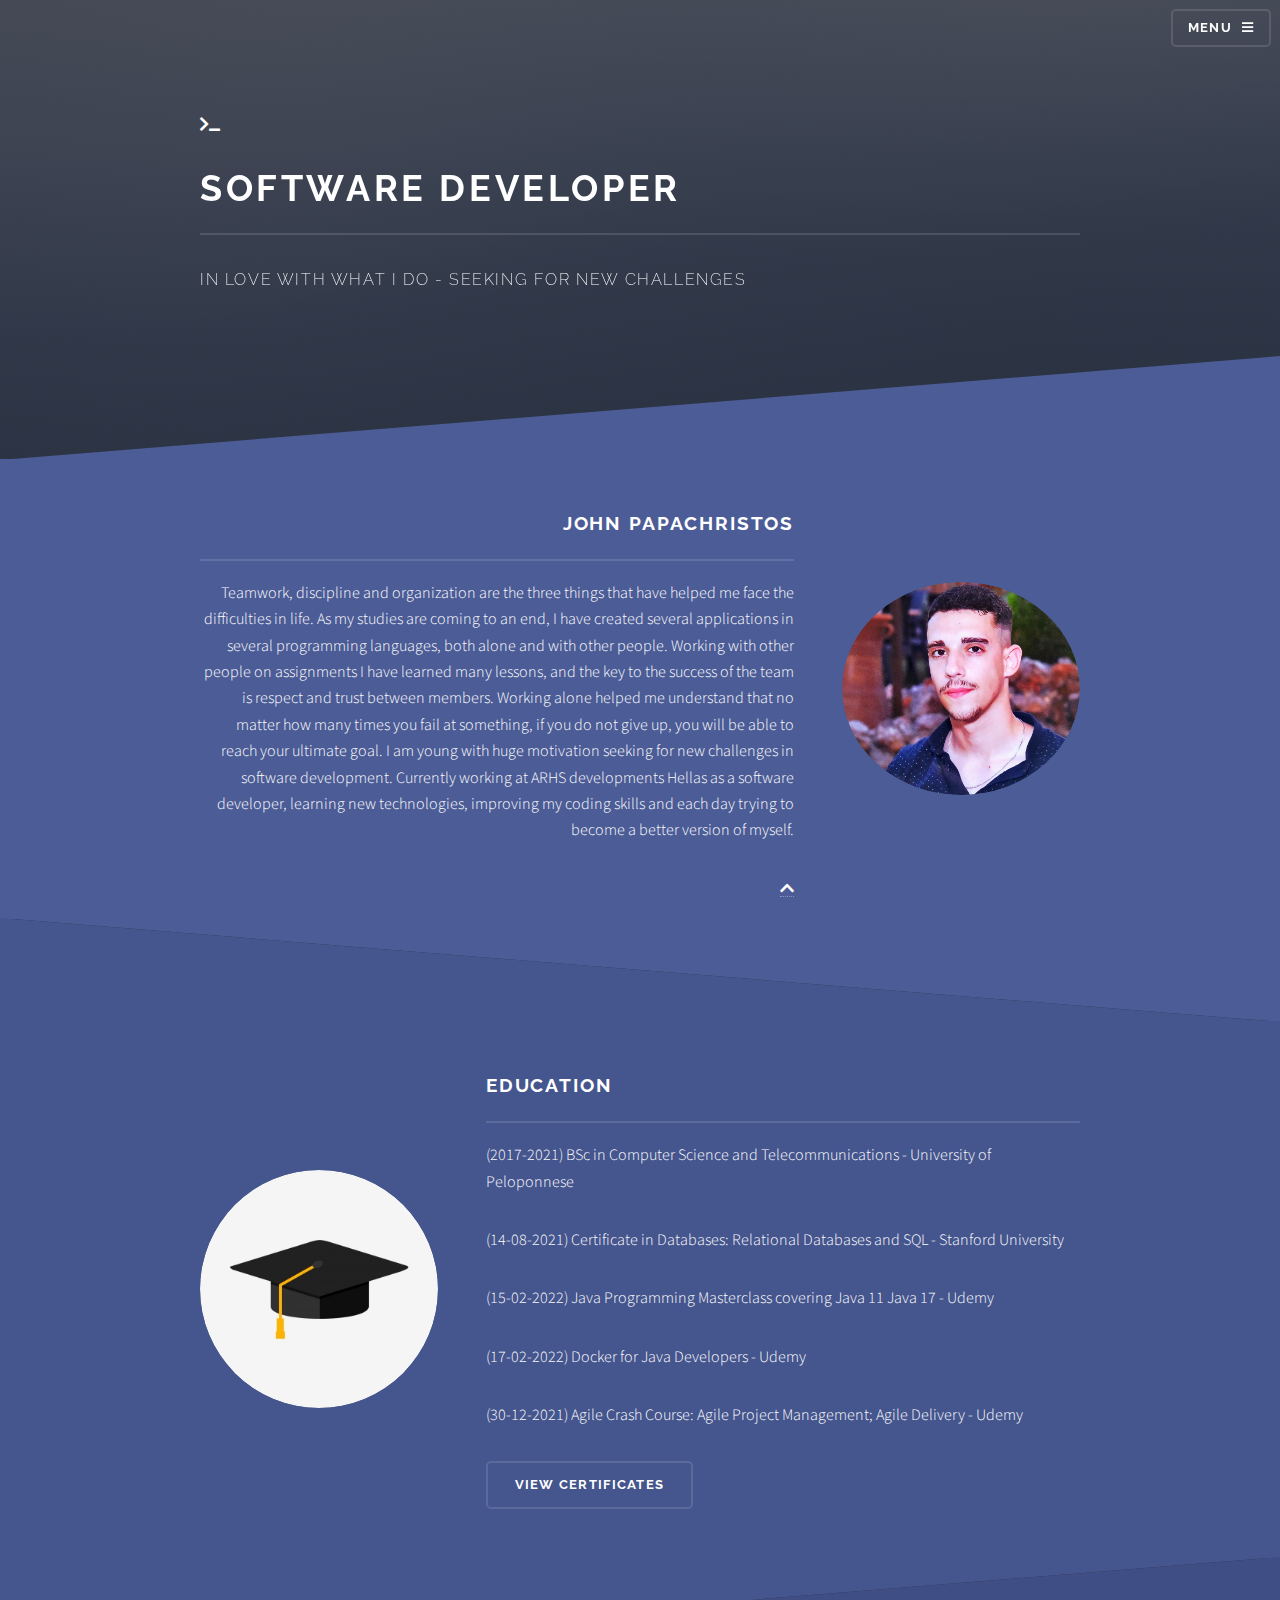
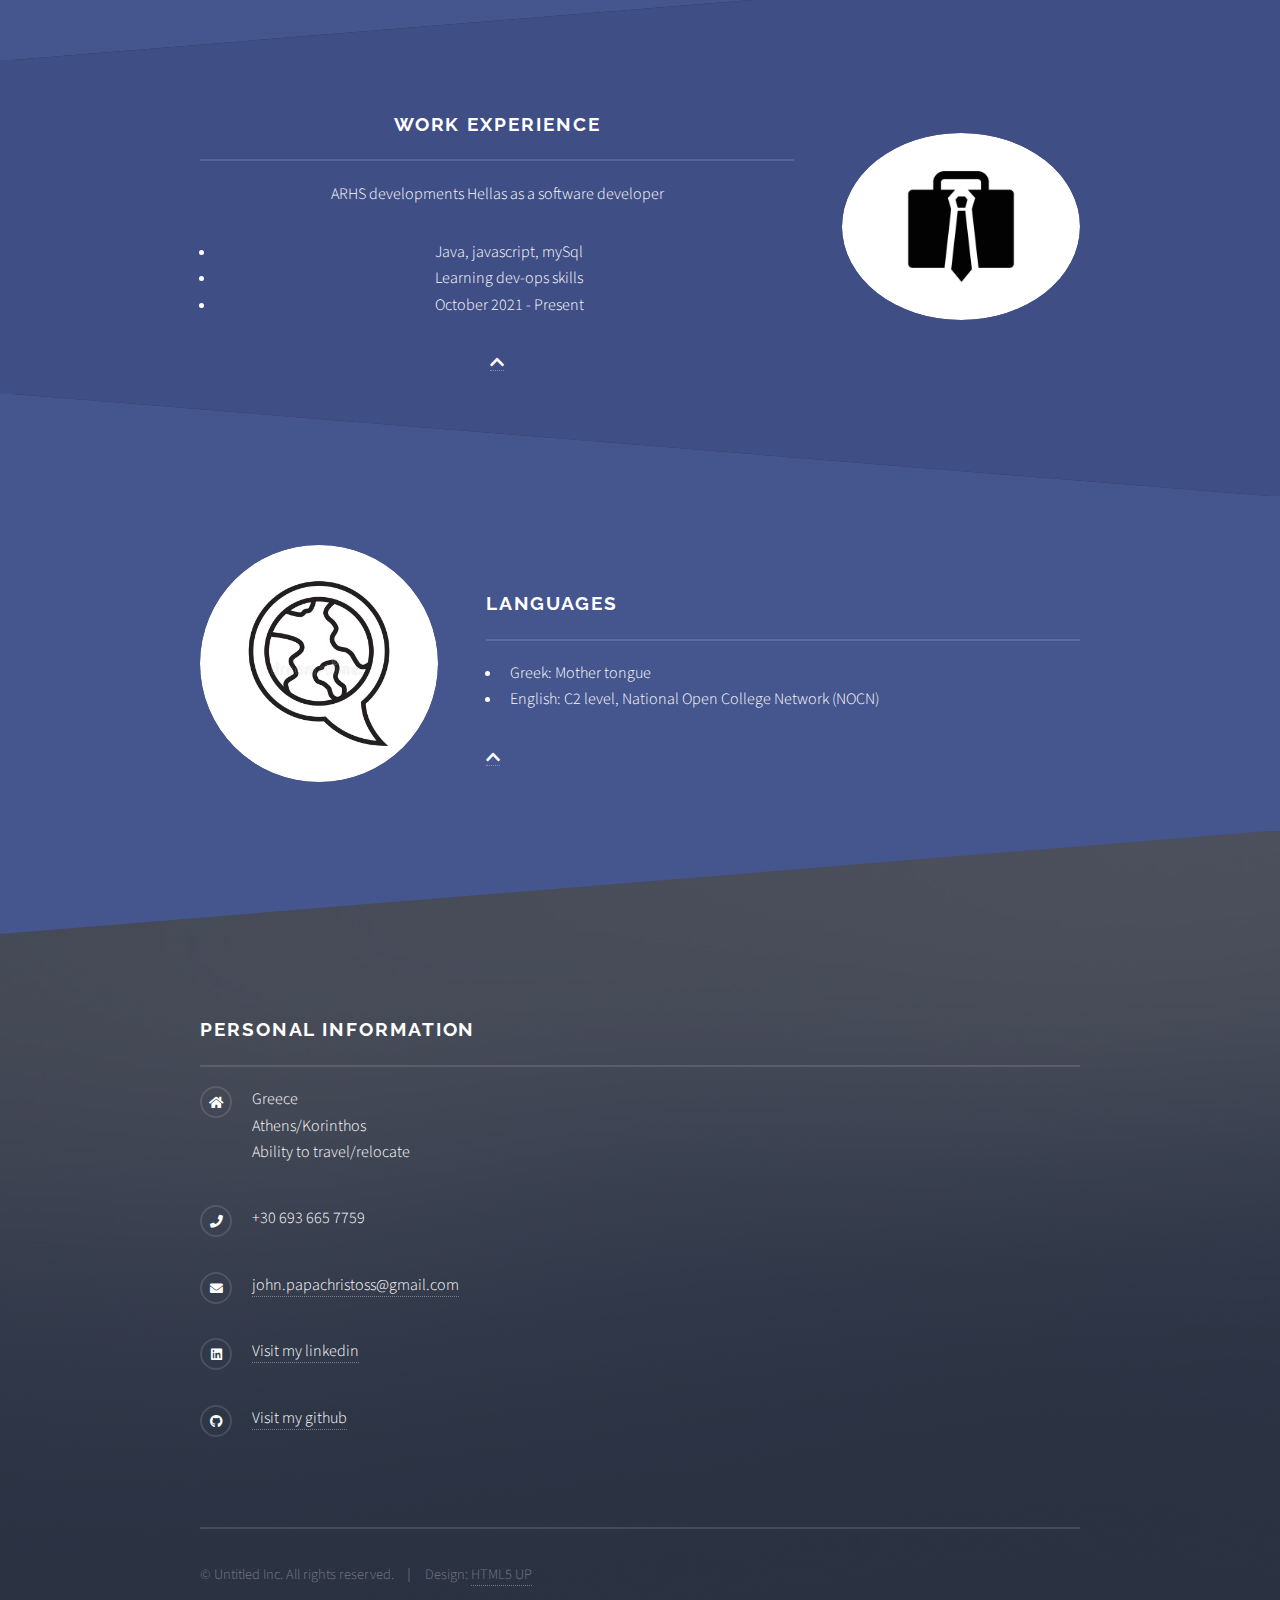
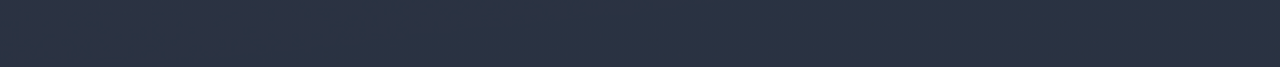
==== commit b745b133: "Add files via upload" ====
--- a/index.html
+++ b/index.html
@@ -33,6 +33,7 @@
 								<li><a href="#one">About me</a></li>
 								<li><a href="#two">Work Experience</a></li>
 								<li><a href="#three">Education</a></li>
+								<li><a href="generic.html">View Certificates</a></li>
 								<li><a href="#four">Languages</a></li>
 								<li><a href="#footer">Personal Information</a></li>
 							</ul>
@@ -64,34 +65,39 @@
 								</div>
 							</section>
 
-						<!-- Two -->
+							<!-- Three -->
 							<section id="two" class="wrapper alt spotlight style2">
 								<div class="inner">
+									<a href="#" class="image"><img src="images/pic03.jpg" alt="" /></a>
+									<div class="content">
+										<h2 class="major">Education</h2>
+										<p>(2017-2021) BSc in Computer Science and Telecommunications - University of Peloponnese</p>
+										<p>(14-08-2021) Certificate in Databases: Relational Databases and SQL - Stanford University</p>
+										<p>(15-02-2022) Java Programming Masterclass covering Java 11 Java 17 - Udemy</p>
+										<p>(17-02-2022) Docker for Java Developers - Udemy</p>
+										<p>(30-12-2021) Agile Crash Course: Agile Project Management; Agile Delivery - Udemy</p>
+										<ul class="actions">
+											<li><a href="generic.html" class="button">View Certificates</a></li>
+											</ul>
+									</div>
+									
+								</div>
+								
+							</section>
+
+						<!-- Two -->
+							<section id="three" class="wrapper spotlight style3">
+								<div class="inner">
 									<a href="#" class="image"><img src="images/pic02.jpg" alt="" /></a>
-									<div class="content">
-										<h2 class="major">Experience</h2>
+									<div class="content" style="text-align:center">
+										<h2 class="major">Work experience</h2>
 										<p>ARHS developments Hellas as a software developer</p>
 										<ul>
-											<li>Java, javascript, SQL</li>
+											<li>Java, javascript, mySql</li>
 											<li>Learning dev-ops skills</li>
 											<li>October 2021 - Present</li>
 										</ul>
 										<a href="#" class="fas fa-chevron-up"></a>
-									</div>
-								</div>
-							</section>
-
-						<!-- Three -->
-							<section id="three" class="wrapper spotlight style3">
-								<div class="inner">
-									<a href="#" class="image"><img src="images/pic03.jpg" alt="" /></a>
-									<div class="content">
-										<h2 class="major">Education</h2>
-										<p style="float:left">(2017-2021) BSc in Computer Science and Telecommunications - University of Peloponnese</p>
-										<p style="float:left">(14-08-2021) Certificate in Databases: Relational Databases and SQL - Stanford University</p>
-										<p style="float:left">(15-02-2022) Java Programming Masterclass covering Java 11 Java 17 - Udemy</p>
-										<p style="float:left">(17-02-2022) Docker for Java Developers - Udemy</p>
-										<p style="float:left">(30-12-2021) Agile Crash Course: Agile Project Management; Agile Delivery - Udemy</p>
 									</div>
 								</div>
 							</section>
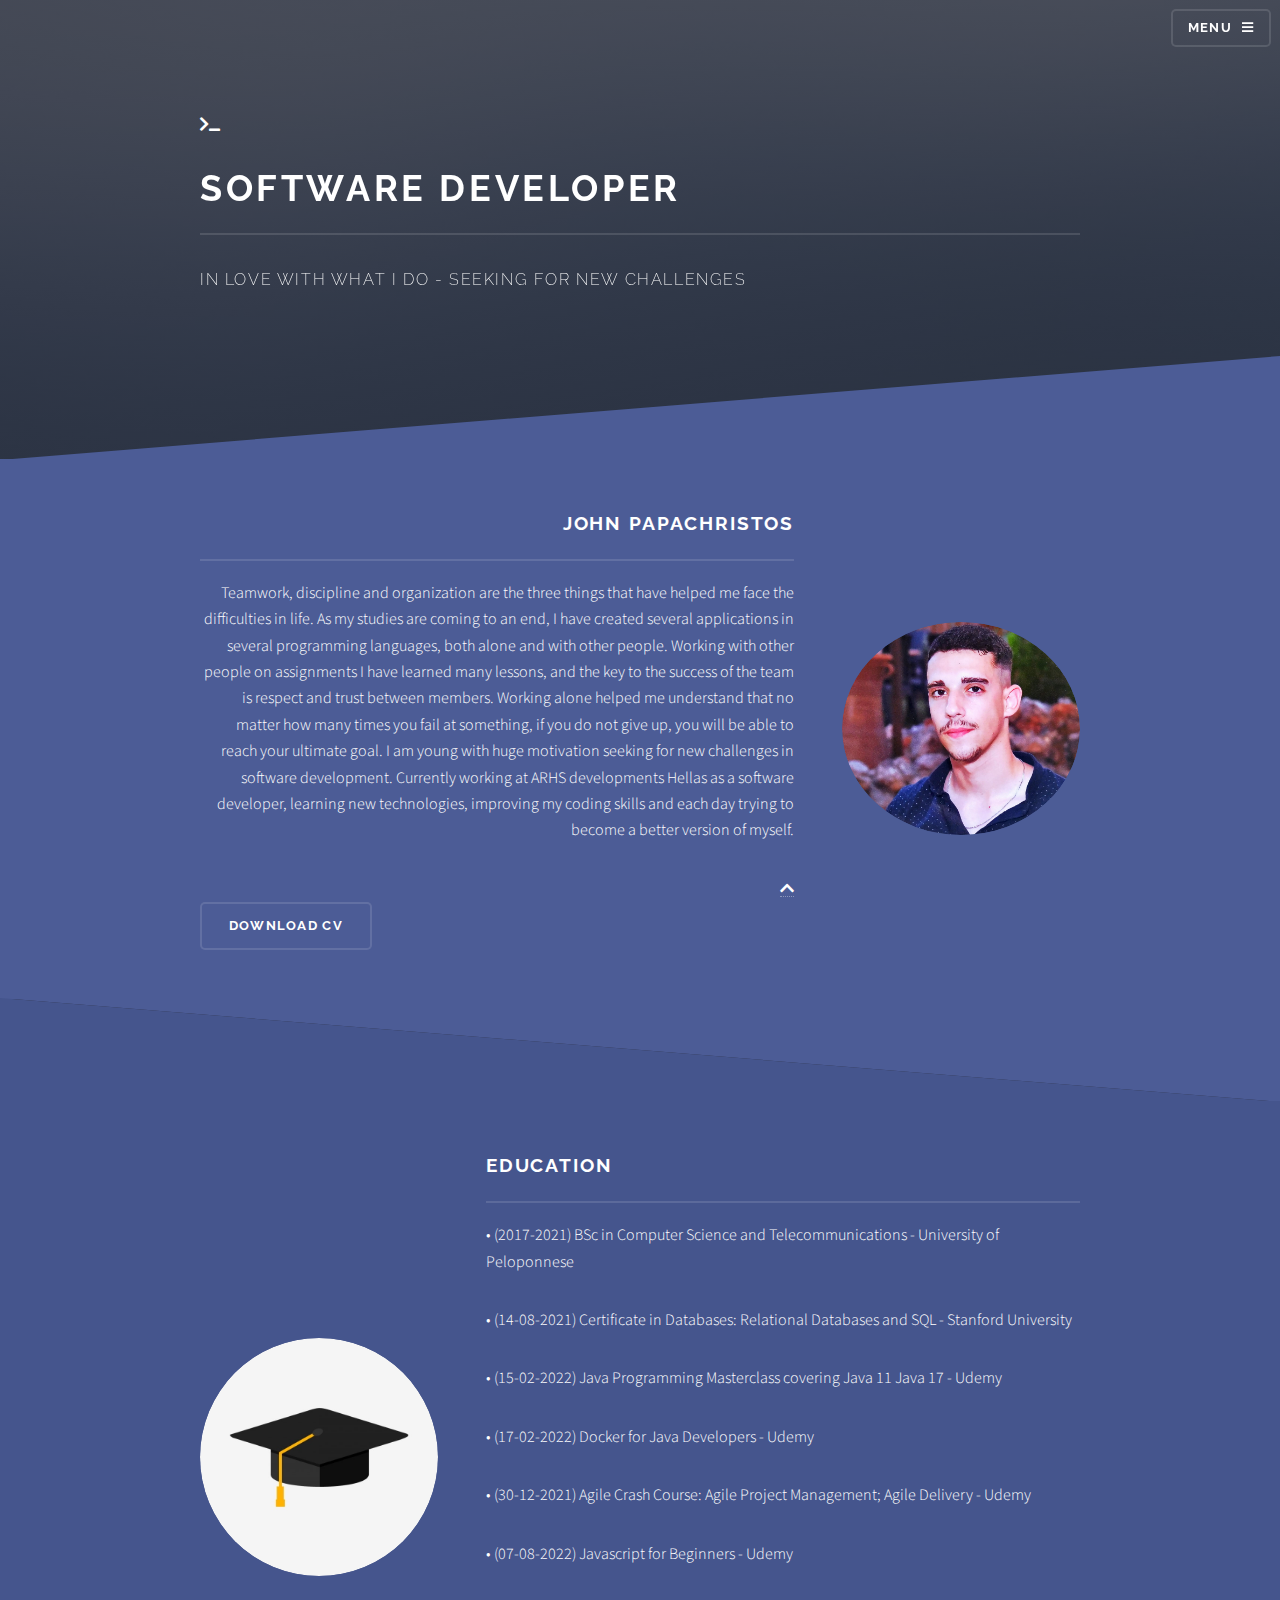
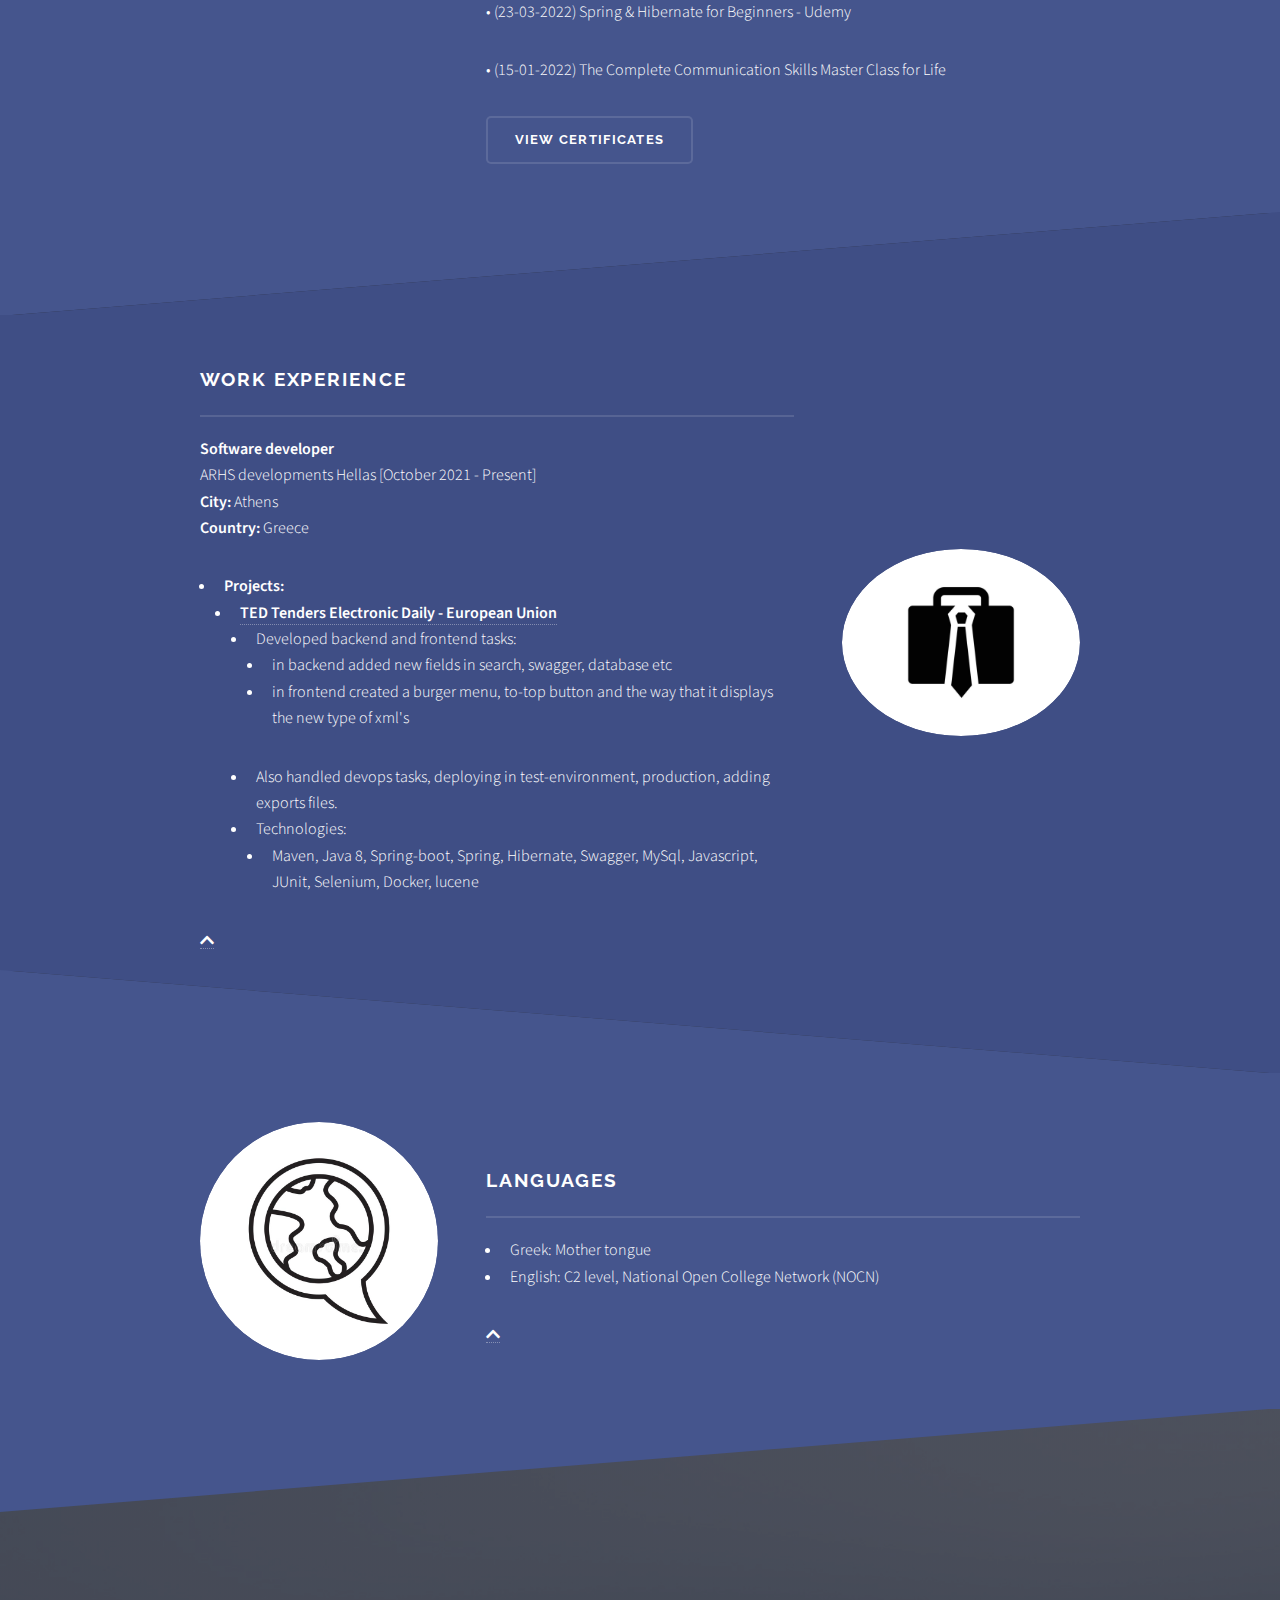
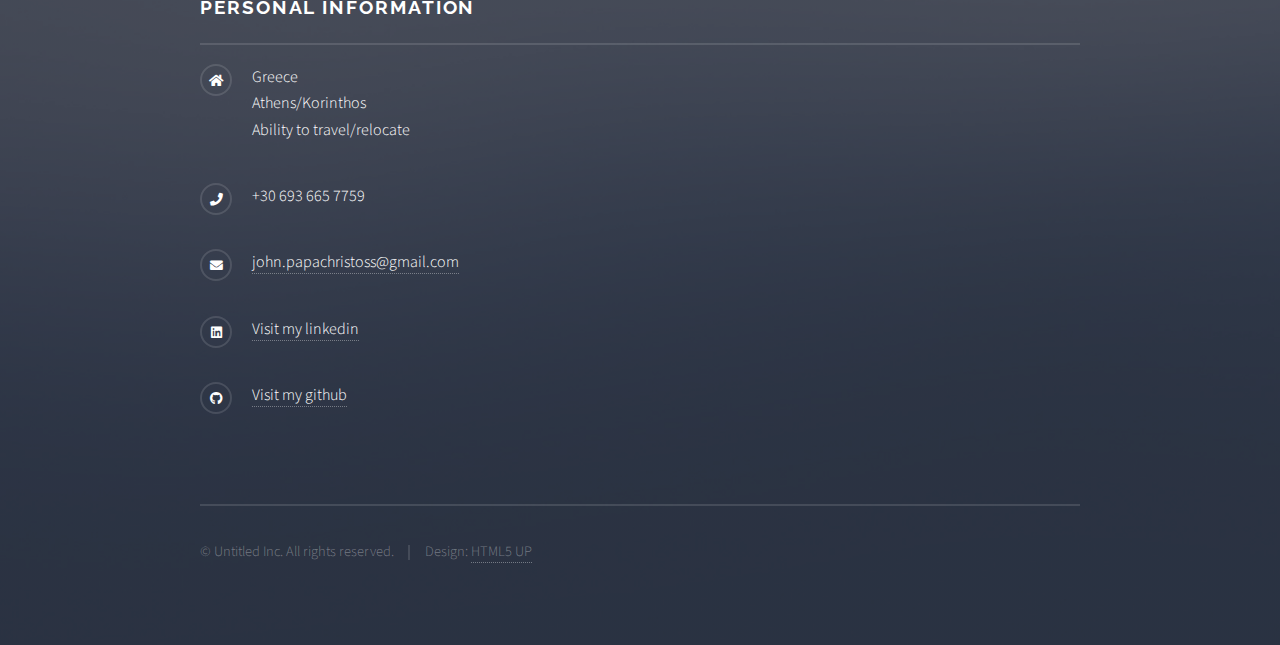
==== commit 5c48fd4e: "Improved Experience part, added button CV download" ====
--- a/index.html
+++ b/index.html
@@ -12,7 +12,7 @@
 		<noscript><link rel="stylesheet" href="assets/css/noscript.css" /></noscript>
 	</head>
 	<body class="is-preload">
-
+		<button onclick="topFunction()" id="myBtn" title="Go to top">Top</button>
 		<!-- Page Wrapper -->
 			<div id="page-wrapper">
 
@@ -31,9 +31,8 @@
 							<ul class="links">
 								<li><a href="index.html">Home</a></li>
 								<li><a href="#one">About me</a></li>
-								<li><a href="#two">Work Experience</a></li>
-								<li><a href="#three">Education</a></li>
-								<li><a href="generic.html">View Certificates</a></li>
+								<li><a href="#two">Education</a></li>
+								<li><a href="#three">Experience</a></li>
 								<li><a href="#four">Languages</a></li>
 								<li><a href="#footer">Personal Information</a></li>
 							</ul>
@@ -61,21 +60,27 @@
 										<h2 class="major">John Papachristos</h2>
 										<p>Teamwork, discipline and organization are the three things that have helped me face the difficulties in life. As my studies are coming to an end, I have created several applications in several programming languages, both alone and with other people. Working with other people on assignments I have learned many lessons, and the key to the success of the team is respect and trust between members. Working alone helped me understand that no matter how many times you fail at something, if you do not give up, you will be able to reach your ultimate goal. I am young with huge motivation seeking for new challenges in software development. Currently working at ARHS developments Hellas as a software developer, learning new technologies, improving my coding skills and each day trying to become a better version of myself.</p>
 										<a href="#" class="fas fa-chevron-up"></a>
+										<ul class="actions">
+											<li><a href="IMAGES/JohnPapachristosCV.pdf" class="button" download>Download CV</a></li>
+											</ul>
 									</div>
 								</div>
 							</section>
 
-							<!-- Three -->
+							<!-- Two -->
 							<section id="two" class="wrapper alt spotlight style2">
 								<div class="inner">
 									<a href="#" class="image"><img src="images/pic03.jpg" alt="" /></a>
 									<div class="content">
 										<h2 class="major">Education</h2>
-										<p>(2017-2021) BSc in Computer Science and Telecommunications - University of Peloponnese</p>
-										<p>(14-08-2021) Certificate in Databases: Relational Databases and SQL - Stanford University</p>
-										<p>(15-02-2022) Java Programming Masterclass covering Java 11 Java 17 - Udemy</p>
-										<p>(17-02-2022) Docker for Java Developers - Udemy</p>
-										<p>(30-12-2021) Agile Crash Course: Agile Project Management; Agile Delivery - Udemy</p>
+										<p>&#8226; (2017-2021) BSc in Computer Science and Telecommunications - University of Peloponnese</p>
+										<p>&#8226; (14-08-2021) Certificate in Databases: Relational Databases and SQL - Stanford University</p>
+										<p>&#8226; (15-02-2022) Java Programming Masterclass covering Java 11 Java 17 - Udemy</p>
+										<p>&#8226; (17-02-2022) Docker for Java Developers - Udemy</p>
+										<p>&#8226; (30-12-2021) Agile Crash Course: Agile Project Management; Agile Delivery - Udemy</p>
+										<p>&#8226; (07-08-2022) Javascript for Beginners - Udemy</p>
+										<p>&#8226; (23-03-2022) Spring & Hibernate for Beginners - Udemy</p>
+										<p>&#8226; (15-01-2022) The Complete Communication Skills Master Class for Life</p>
 										<ul class="actions">
 											<li><a href="generic.html" class="button">View Certificates</a></li>
 											</ul>
@@ -85,17 +90,37 @@
 								
 							</section>
 
-						<!-- Two -->
+						<!-- Three -->
 							<section id="three" class="wrapper spotlight style3">
 								<div class="inner">
 									<a href="#" class="image"><img src="images/pic02.jpg" alt="" /></a>
-									<div class="content" style="text-align:center">
+									<div class="content" style="text-align:left">
 										<h2 class="major">Work experience</h2>
-										<p>ARHS developments Hellas as a software developer</p>
+										
+										<p><strong>Software developer</strong><br>
+										ARHS developments Hellas [October 2021 - Present]<br>
+										<strong>City:</strong> Athens<br>
+										<strong>Country:</strong> Greece
+										</p>
 										<ul>
-											<li>Java, javascript, mySql</li>
-											<li>Learning dev-ops skills</li>
-											<li>October 2021 - Present</li>
+											<li>
+												<strong>Projects:</strong>
+											</li>
+											<ul>
+												<li><strong><a href="https://ted.europa.eu/TED/browse/browseByMap.do">TED Tenders Electronic Daily - European Union</a></strong></li>
+												<ul>
+													<li>Developed backend and frontend tasks:</li>
+													<ul>
+														<li>in backend added new fields in search, swagger, database etc</li>
+														<li>in frontend created a burger menu, to-top button and the way that it displays the new type of xml's</li>
+													</ul>
+													<li>Also handled devops tasks, deploying in test-environment, production, adding exports files.</li>
+													<li>Technologies:</li>
+													<ul>
+														<li>Maven, Java 8, Spring-boot, Spring, Hibernate, Swagger, MySql, Javascript, JUnit, Selenium, Docker, lucene</li>
+													</ul>
+												</ul>
+											</ul>
 										</ul>
 										<a href="#" class="fas fa-chevron-up"></a>
 									</div>
--- a/assets/css/main.css
+++ b/assets/css/main.css
@@ -70,6 +70,24 @@
 	-webkit-appearance: none;
 	-ms-appearance: none;
 	appearance: none;
+}
+
+#myBtn {
+  display: none;
+  position: fixed;
+  bottom: 20px;
+  right: 30px;
+  z-index: 99;
+  border: none;
+  outline: none;
+  background-color: black;
+  color: white;
+  cursor: pointer;
+  border-radius: 4px;
+}
+
+#myBtn:hover {
+  background-color: #555;
 }
 
 /* Basic */
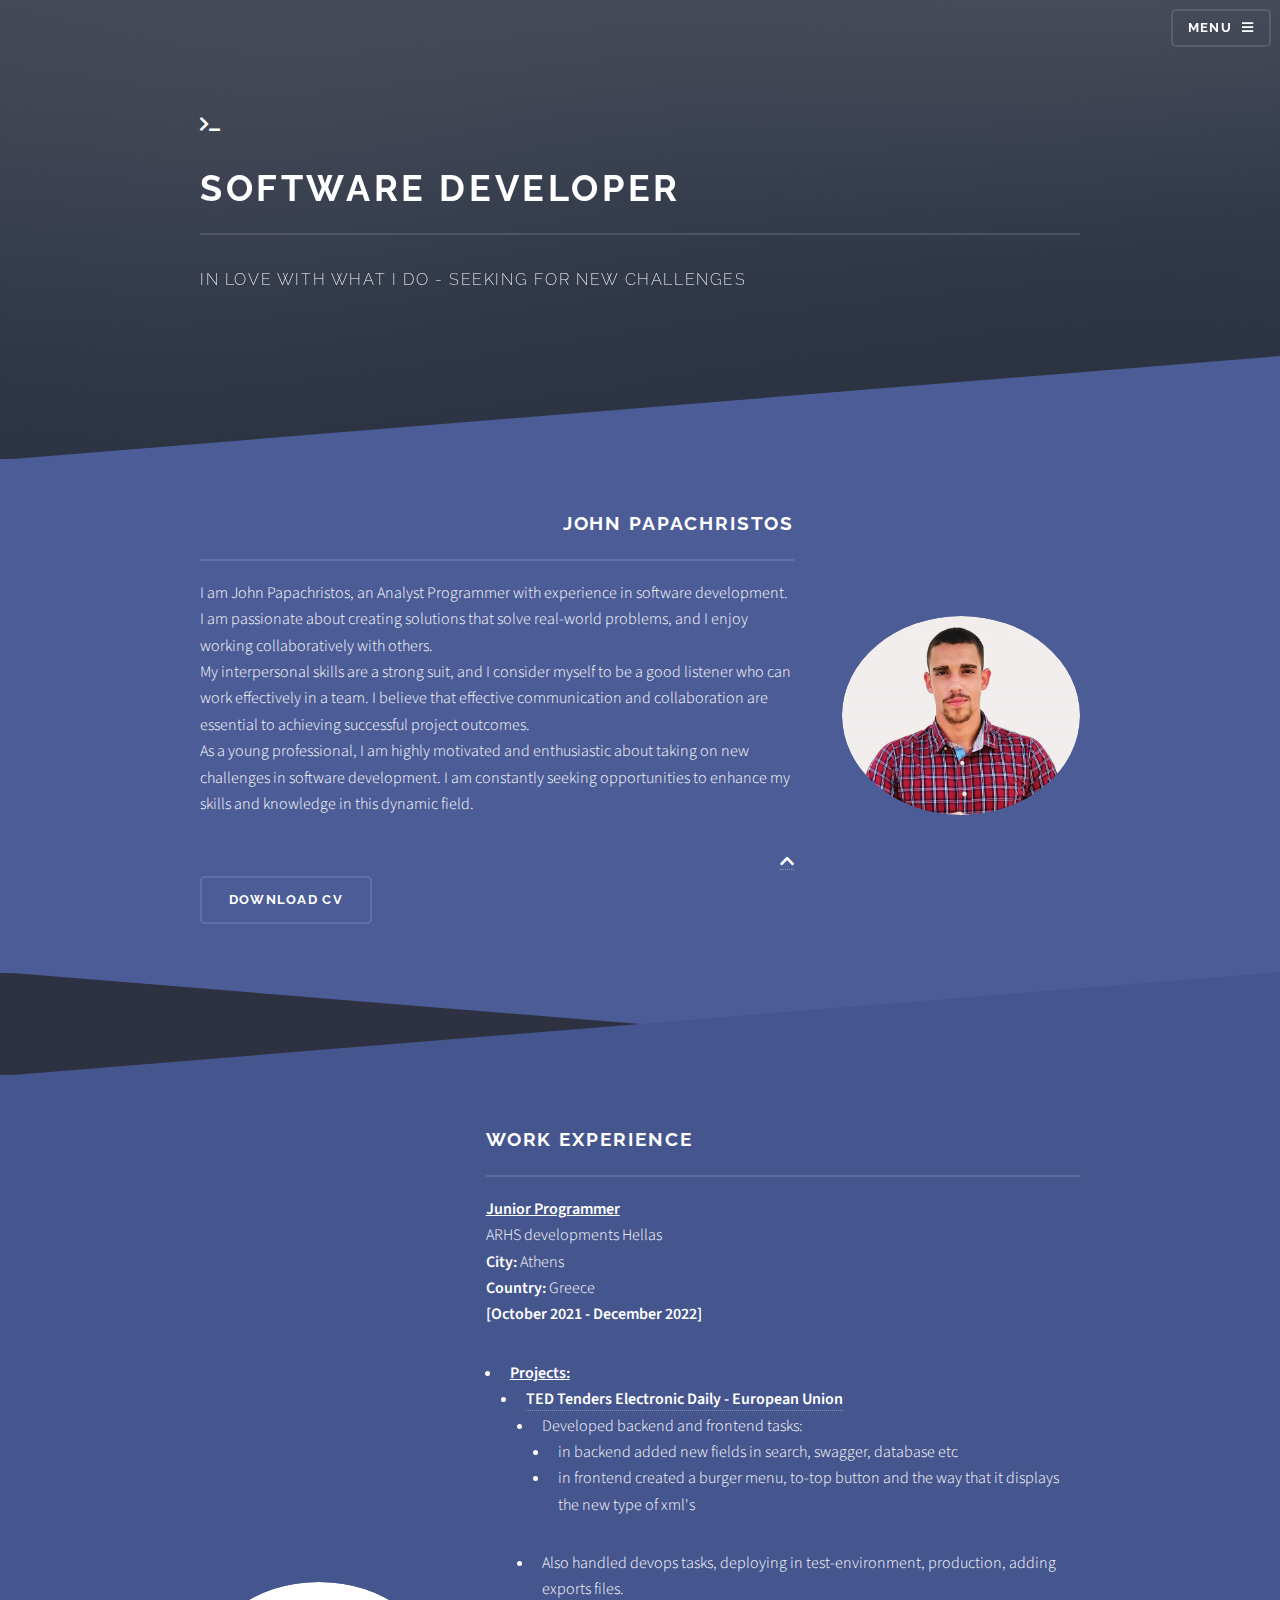
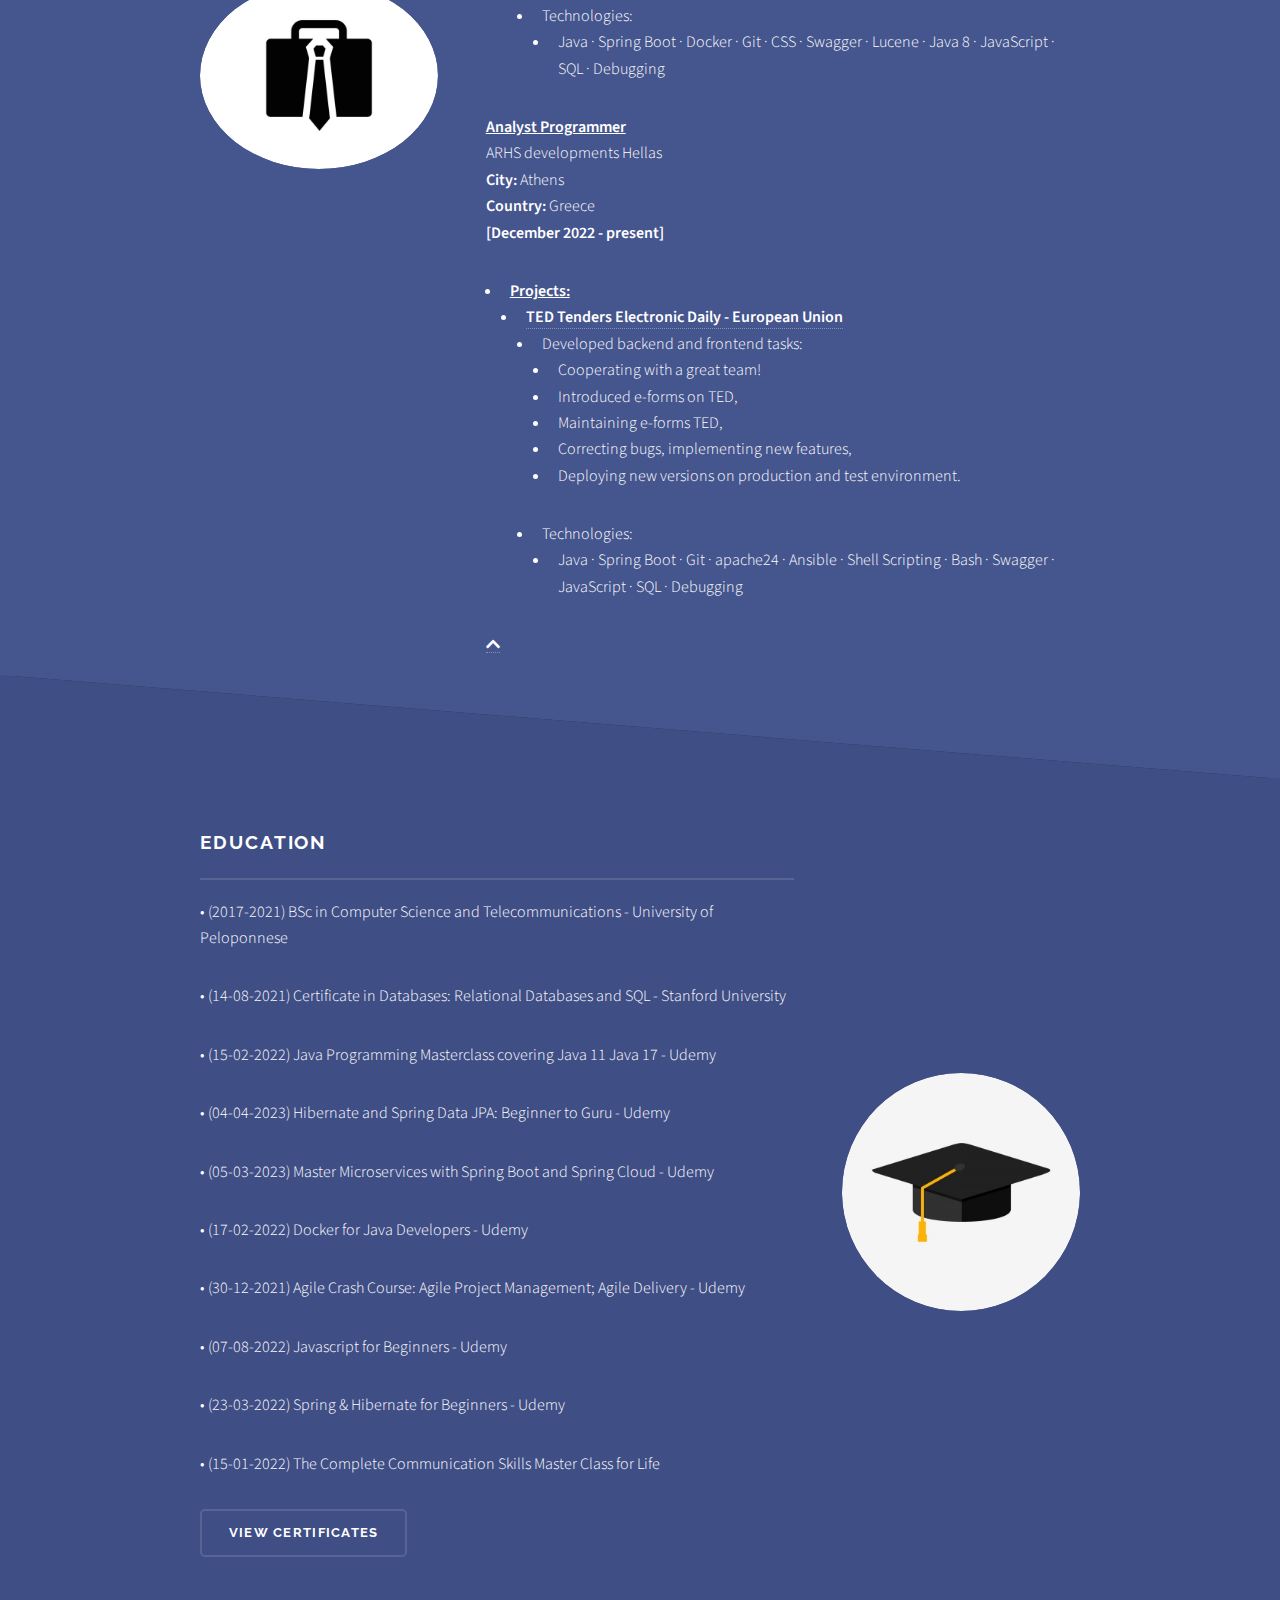
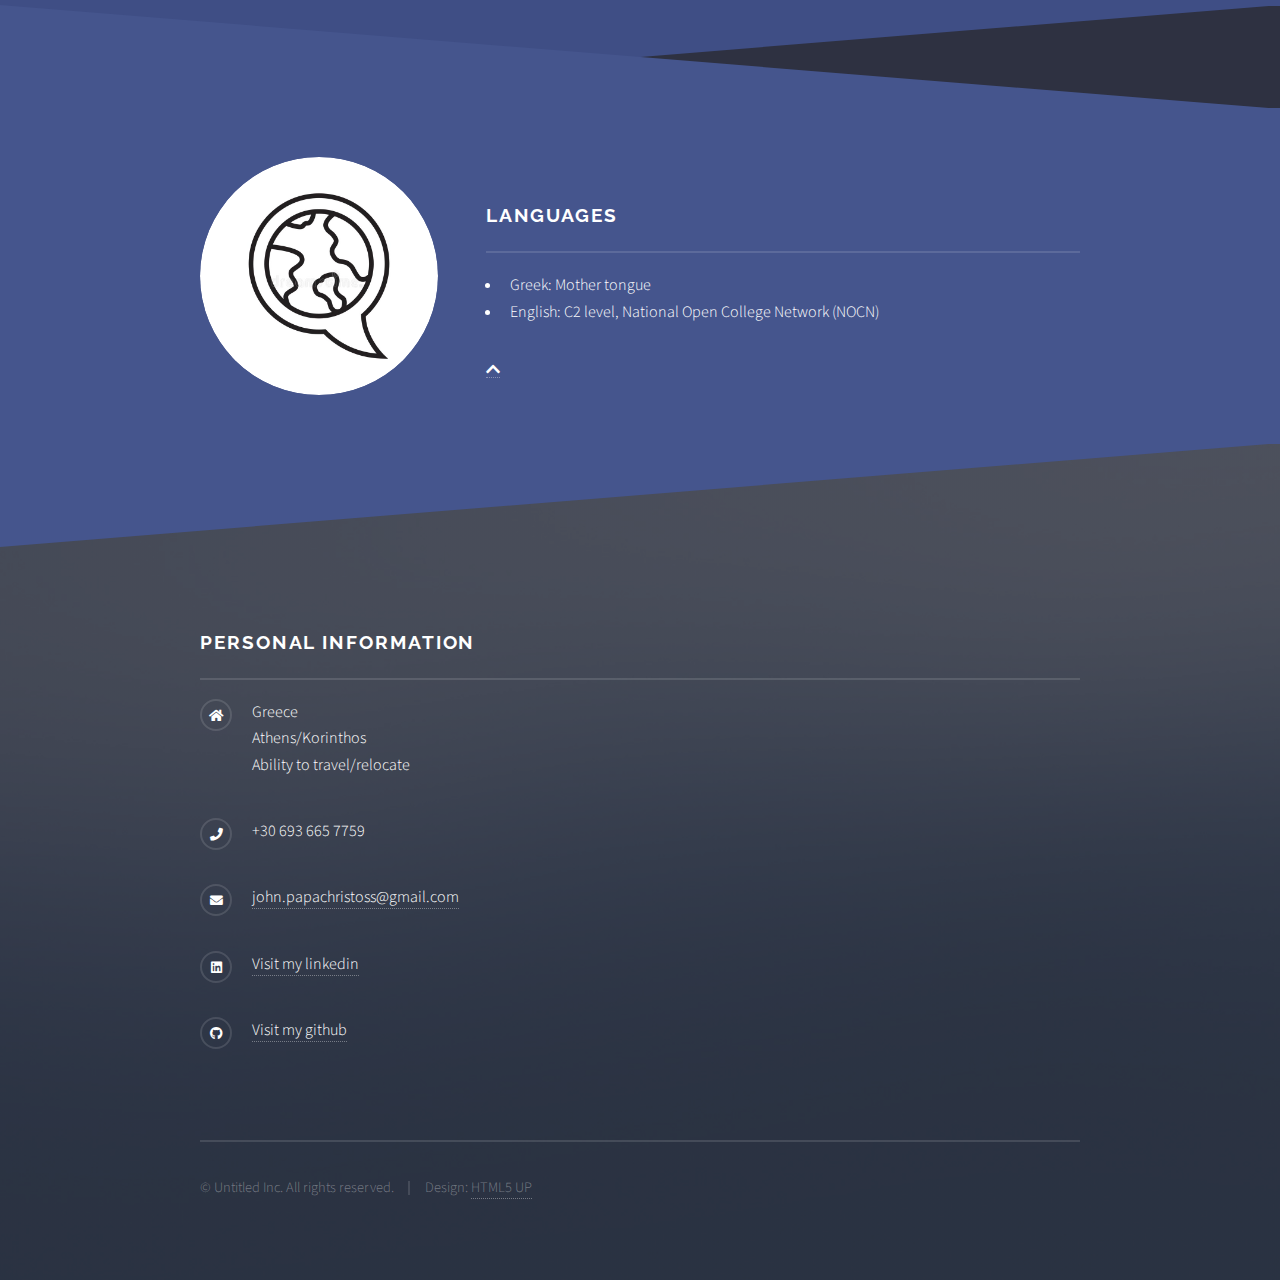
==== commit b646c16e: "Update of the portfolio." ====
--- a/index.html
+++ b/index.html
@@ -31,8 +31,8 @@
 							<ul class="links">
 								<li><a href="index.html">Home</a></li>
 								<li><a href="#one">About me</a></li>
+								<li><a href="#three">Experience</a></li>
 								<li><a href="#two">Education</a></li>
-								<li><a href="#three">Experience</a></li>
 								<li><a href="#four">Languages</a></li>
 								<li><a href="#footer">Personal Information</a></li>
 							</ul>
@@ -58,24 +58,96 @@
 									<a href="#" class="image"><img src="images/pic01.jpg" alt="" /></a>
 									<div class="content">
 										<h2 class="major">John Papachristos</h2>
-										<p>Teamwork, discipline and organization are the three things that have helped me face the difficulties in life. As my studies are coming to an end, I have created several applications in several programming languages, both alone and with other people. Working with other people on assignments I have learned many lessons, and the key to the success of the team is respect and trust between members. Working alone helped me understand that no matter how many times you fail at something, if you do not give up, you will be able to reach your ultimate goal. I am young with huge motivation seeking for new challenges in software development. Currently working at ARHS developments Hellas as a software developer, learning new technologies, improving my coding skills and each day trying to become a better version of myself.</p>
+										<p style="text-align: left;">I am John Papachristos, an Analyst Programmer with experience in software development. I am passionate about creating solutions that solve real-world problems, and I enjoy working collaboratively with others.<br>
+My interpersonal skills are a strong suit, and I consider myself to be a good listener who can work effectively in a team. I believe that effective communication and collaboration are essential to achieving successful project outcomes.<br>
+As a young professional, I am highly motivated and enthusiastic about taking on new challenges in software development. I am constantly seeking opportunities to enhance my skills and knowledge in this dynamic field.</p>
 										<a href="#" class="fas fa-chevron-up"></a>
 										<ul class="actions">
-											<li><a href="IMAGES/JohnPapachristosCV.pdf" class="button" download>Download CV</a></li>
+											<li><a href="CV/JohnPapachristosCV.pdf" class="button" download>Download CV</a></li>
 											</ul>
 									</div>
 								</div>
 							</section>
 
-							<!-- Two -->
-							<section id="two" class="wrapper alt spotlight style2">
+						<!-- three -->
+							<section id="three" class="wrapper spotlight style2">
+								<div class="inner">
+									<a href="#" class="image"><img src="images/pic02.jpg" alt="" /></a>
+									<div class="content" style="text-align:left">
+										<h2 class="major">Work experience</h2>
+										
+										<p><strong><u>Junior Programmer</u></strong><br>
+										ARHS developments Hellas<br>
+										<strong>City:</strong> Athens<br>
+										<strong>Country:</strong> Greece<br>
+										<strong>[October 2021 - December 2022]</strong>
+										</p>
+										<ul>
+											<li>
+												<strong><u>Projects:</u></strong>
+											</li>
+											<ul>
+												<li><strong><a href="https://ted.europa.eu/TED/browse/browseByMap.do">TED Tenders Electronic Daily - European Union</a></strong></li>
+												<ul>
+													<li>Developed backend and frontend tasks:</li>
+													<ul>
+														<li>in backend added new fields in search, swagger, database etc</li>
+														<li>in frontend created a burger menu, to-top button and the way that it displays the new type of xml's</li>
+													</ul>
+													<li>Also handled devops tasks, deploying in test-environment, production, adding exports files.</li>
+													<li>Technologies:</li>
+													<ul>
+														<li>Java · Spring Boot · Docker · Git · CSS · Swagger · Lucene · Java 8 · JavaScript · SQL · Debugging</li>
+													</ul>
+												</ul>
+											</ul>
+										</ul>
+										
+										<p><strong><u>Analyst Programmer</u></strong><br>
+										ARHS developments Hellas<br>
+										<strong>City:</strong> Athens<br>
+										<strong>Country:</strong> Greece<br>
+										<strong>[December 2022 - present]</strong>
+										</p>
+										<ul>
+											<li>
+												<strong><u>Projects:</u></strong>
+											</li>
+											<ul>
+												<li><strong><a href="https://ted.europa.eu/TED/browse/browseByMap.do">TED Tenders Electronic Daily - European Union</a></strong></li>
+												<ul>
+													<li>Developed backend and frontend tasks:</li>
+													<ul>
+														<li>Cooperating with a great team! </li>
+														<li>Introduced e-forms on TED,</li>
+														<li>Maintaining e-forms TED,</li>
+														<li>Correcting bugs, implementing new features,</li>
+														<li>Deploying new versions on production and test environment.</li>
+													</ul>
+													<li>Technologies:</li>
+													<ul>
+														<li>Java · Spring Boot · Git · apache24 · Ansible · Shell Scripting · Bash · Swagger · JavaScript · SQL · Debugging</li>
+													</ul>
+												</ul>
+											</ul>
+										</ul>
+										<a href="#" class="fas fa-chevron-up"></a>
+									</div>
+								</div>
+							</section>
+							
+							
+						<!-- two -->
+							<section id="two" class="wrapper alt spotlight style3">
 								<div class="inner">
 									<a href="#" class="image"><img src="images/pic03.jpg" alt="" /></a>
-									<div class="content">
+									<div class="content" style="text-align:left;">
 										<h2 class="major">Education</h2>
 										<p>&#8226; (2017-2021) BSc in Computer Science and Telecommunications - University of Peloponnese</p>
 										<p>&#8226; (14-08-2021) Certificate in Databases: Relational Databases and SQL - Stanford University</p>
 										<p>&#8226; (15-02-2022) Java Programming Masterclass covering Java 11 Java 17 - Udemy</p>
+										<p>&#8226; (04-04-2023) Hibernate and Spring Data JPA: Beginner to Guru - Udemy</p>
+										<p>&#8226; (05-03-2023) Master Microservices with Spring Boot and Spring Cloud - Udemy</p>
 										<p>&#8226; (17-02-2022) Docker for Java Developers - Udemy</p>
 										<p>&#8226; (30-12-2021) Agile Crash Course: Agile Project Management; Agile Delivery - Udemy</p>
 										<p>&#8226; (07-08-2022) Javascript for Beginners - Udemy</p>
@@ -88,43 +160,6 @@
 									
 								</div>
 								
-							</section>
-
-						<!-- Three -->
-							<section id="three" class="wrapper spotlight style3">
-								<div class="inner">
-									<a href="#" class="image"><img src="images/pic02.jpg" alt="" /></a>
-									<div class="content" style="text-align:left">
-										<h2 class="major">Work experience</h2>
-										
-										<p><strong>Software developer</strong><br>
-										ARHS developments Hellas [October 2021 - Present]<br>
-										<strong>City:</strong> Athens<br>
-										<strong>Country:</strong> Greece
-										</p>
-										<ul>
-											<li>
-												<strong>Projects:</strong>
-											</li>
-											<ul>
-												<li><strong><a href="https://ted.europa.eu/TED/browse/browseByMap.do">TED Tenders Electronic Daily - European Union</a></strong></li>
-												<ul>
-													<li>Developed backend and frontend tasks:</li>
-													<ul>
-														<li>in backend added new fields in search, swagger, database etc</li>
-														<li>in frontend created a burger menu, to-top button and the way that it displays the new type of xml's</li>
-													</ul>
-													<li>Also handled devops tasks, deploying in test-environment, production, adding exports files.</li>
-													<li>Technologies:</li>
-													<ul>
-														<li>Maven, Java 8, Spring-boot, Spring, Hibernate, Swagger, MySql, Javascript, JUnit, Selenium, Docker, lucene</li>
-													</ul>
-												</ul>
-											</ul>
-										</ul>
-										<a href="#" class="fas fa-chevron-up"></a>
-									</div>
-								</div>
 							</section>
 
 						<!-- Four -->
